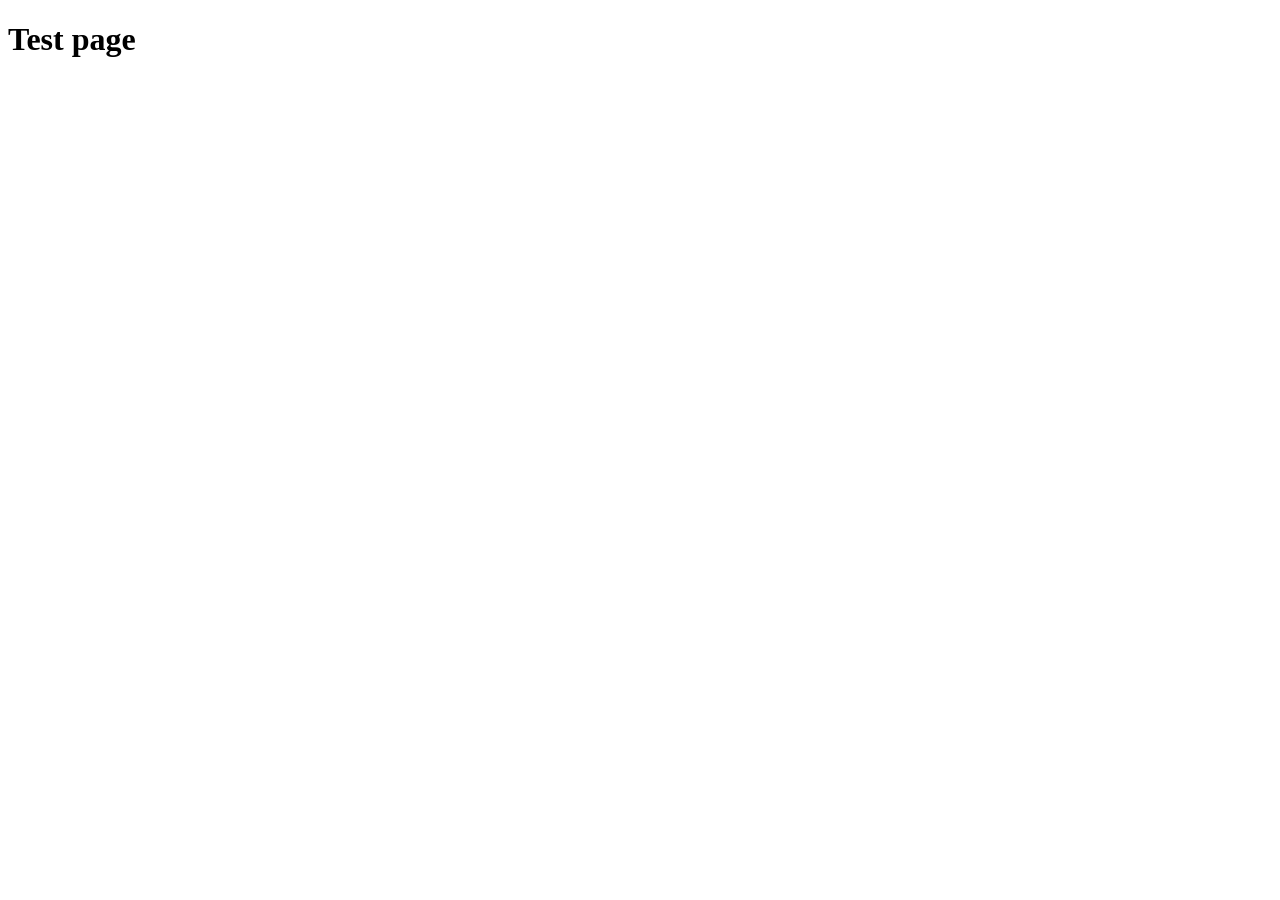
==== index.html @ c4a828ea "Initial Commit" ====
<!DOCTYPE html>
<html lang="en">
<head>
    <meta charset="UTF-8">
    <meta name="viewport" content="width=device-width, initial-scale=1.0">
    <title>Document</title>
</head>
<body>
    <h1>Test page</h1>
</body>
</html>
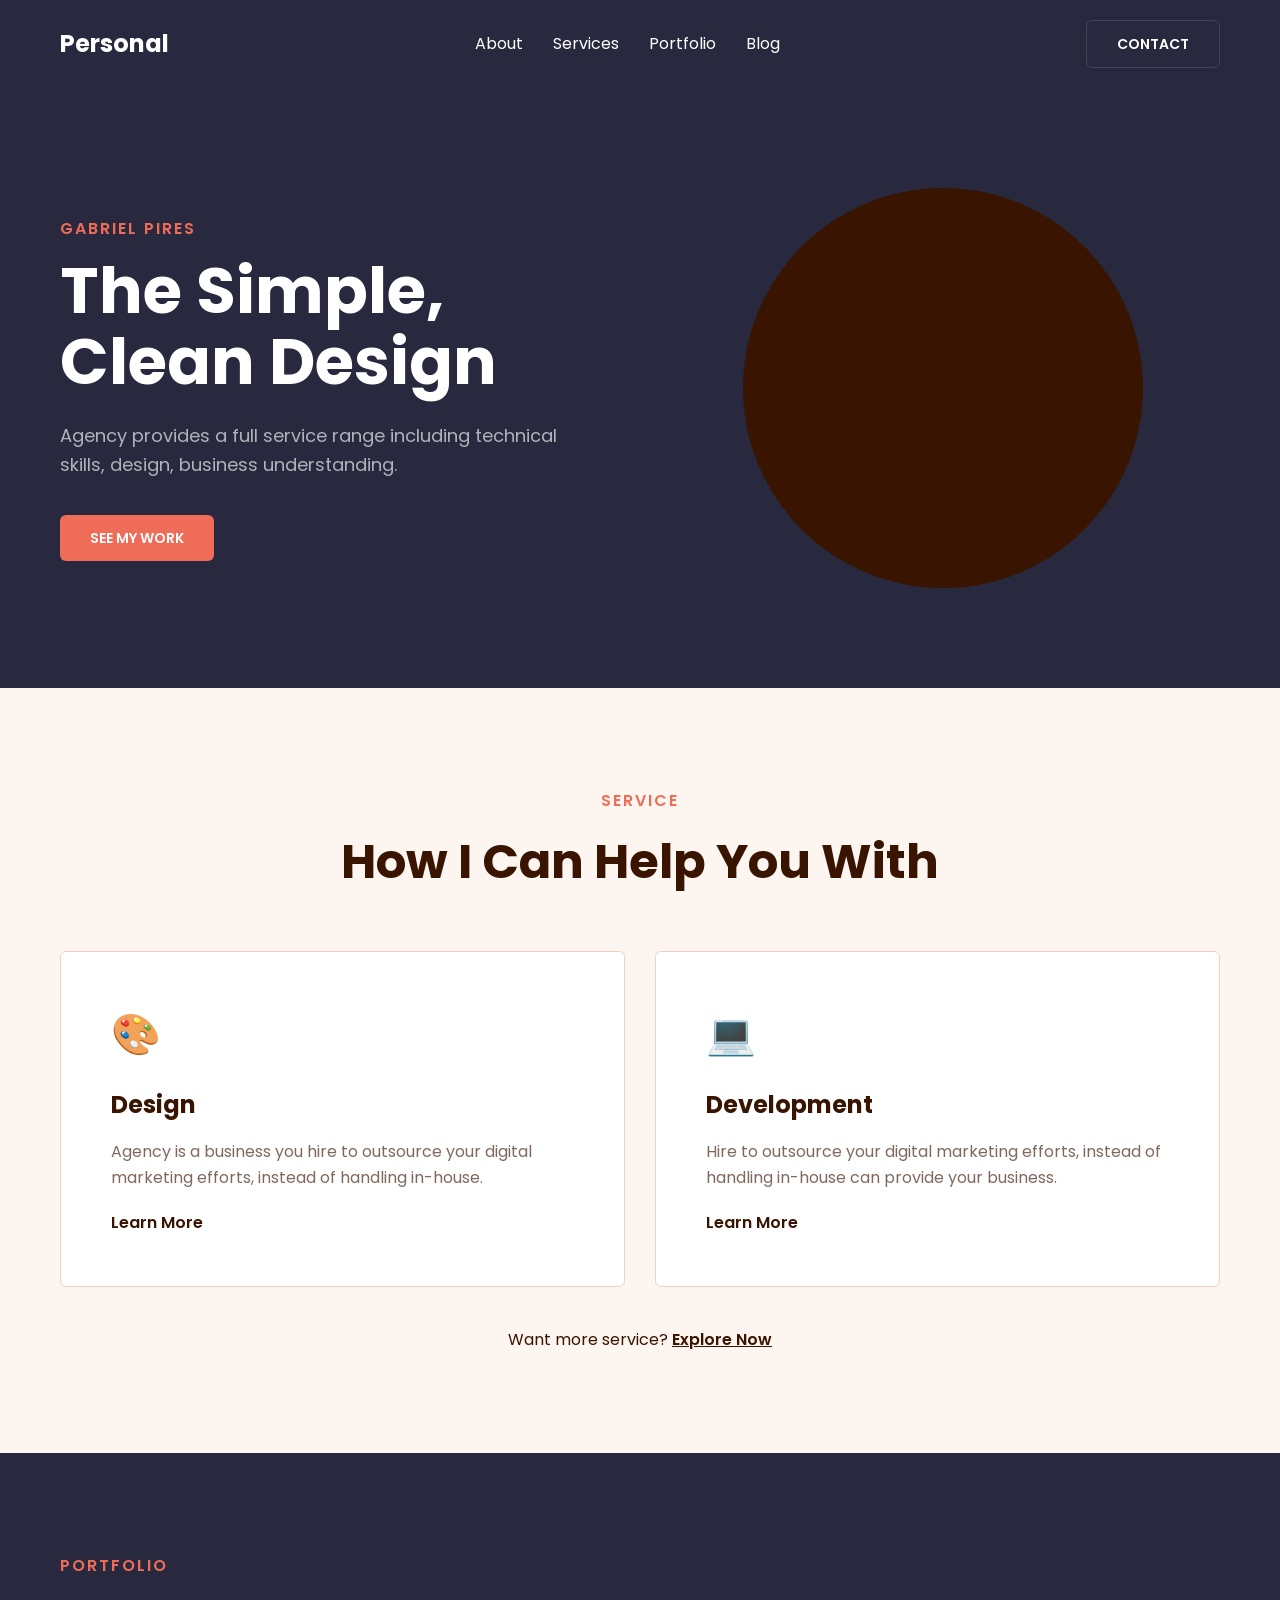
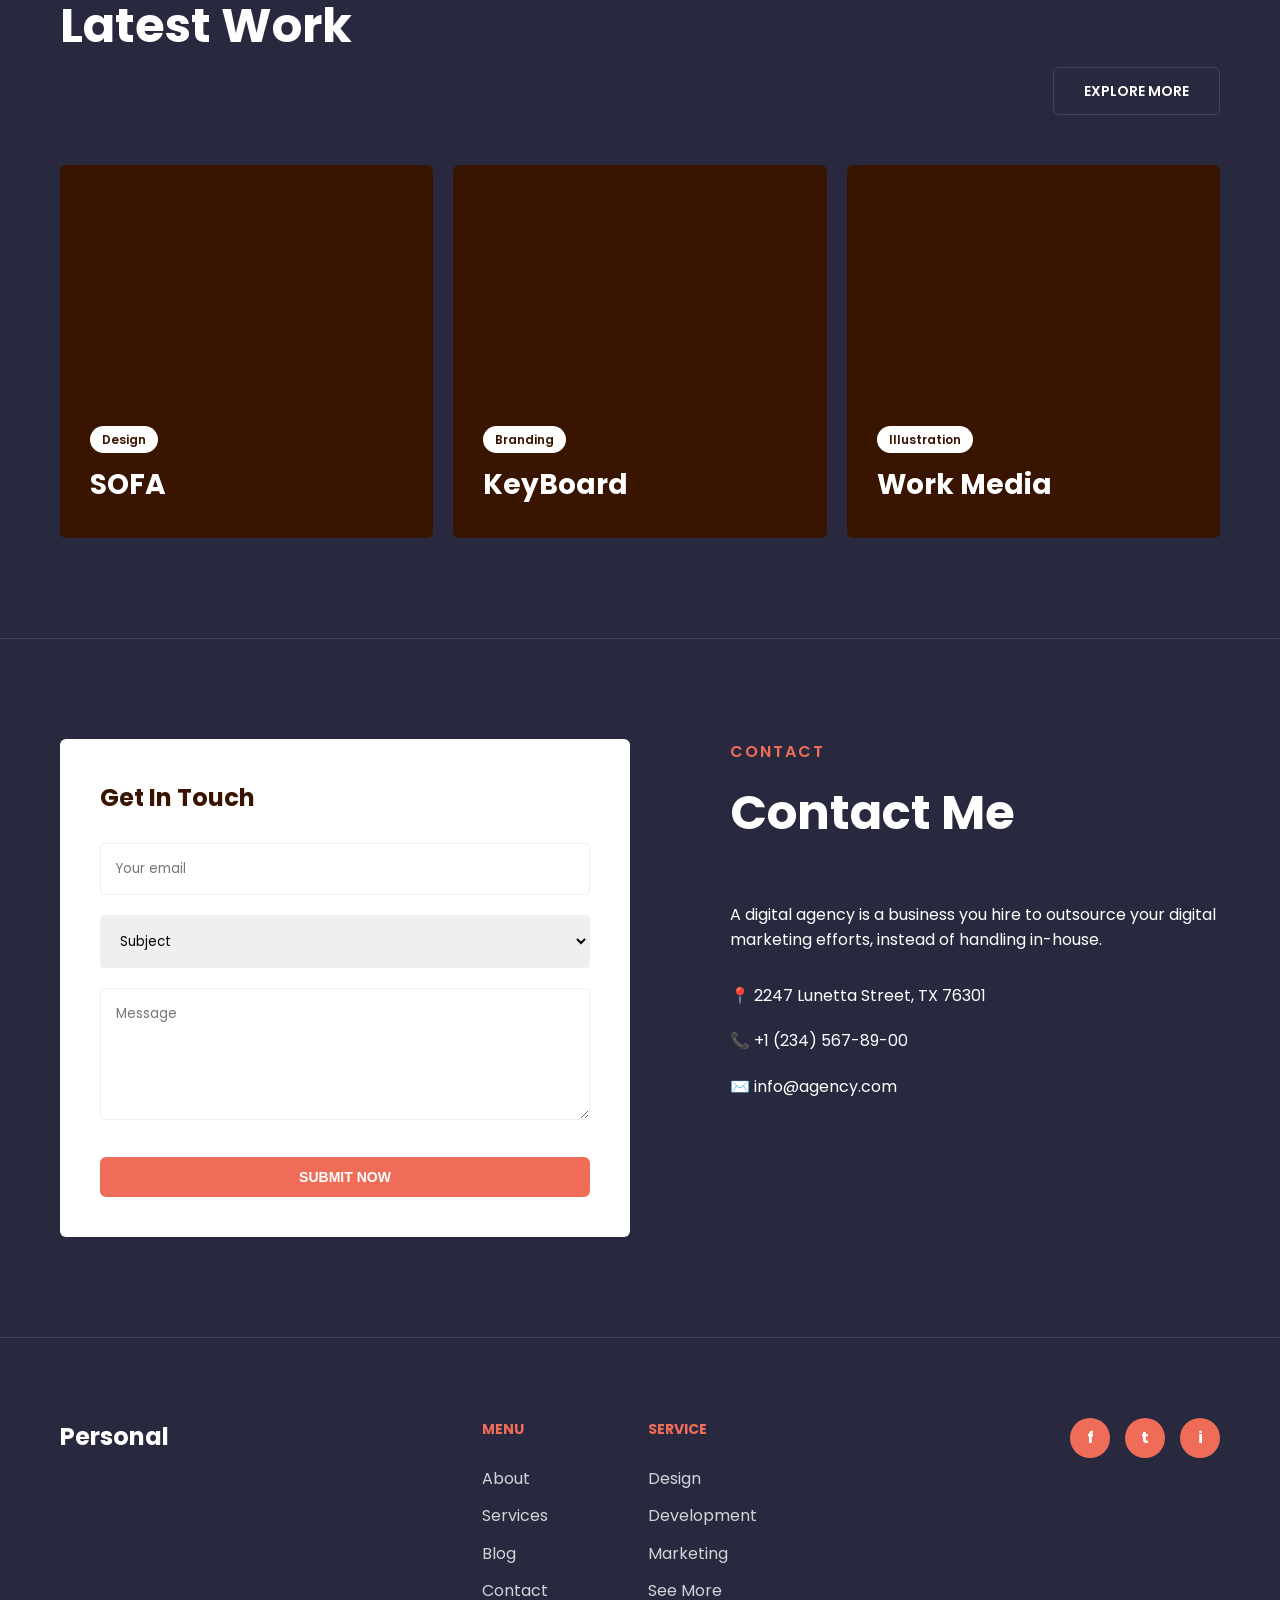
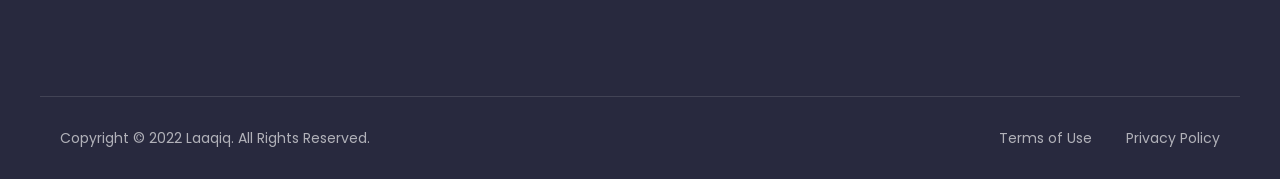
==== commit 152086ff: "Added placeholders and simple design" ====
--- a/index.html
+++ b/index.html
@@ -3,9 +3,174 @@
 <head>
     <meta charset="UTF-8">
     <meta name="viewport" content="width=device-width, initial-scale=1.0">
-    <title>Document</title>
+    <title>Gabriel Pires | Professional Web Designer</title>
+    <!-- Google Fonts: Poppins -->
+    <link rel="preconnect" href="https://fonts.googleapis.com">
+    <link rel="preconnect" href="https://fonts.gstatic.com" crossorigin>
+    <link href="https://fonts.googleapis.com/css2?family=Poppins:wght@300;400;500;600;700&display=swap" rel="stylesheet">
+    <link rel="stylesheet" href="css/styles.css">
 </head>
 <body>
-    <h1>Test page</h1>
+    <header>
+        <nav class="container">
+            <div class="logo">Personal</div>
+            <ul class="nav-links">
+                <li><a href="#about">About</a></li>
+                <li><a href="#services">Services</a></li>
+                <li><a href="#portfolio">Portfolio</a></li>
+                <li><a href="#blog">Blog</a></li>
+            </ul>
+            <a href="#contact" class="btn btn-outline">CONTACT</a>
+        </nav>
+    </header>
+
+    <main>
+        <section id="hero" class="hero-section">
+            <div class="container hero-container">
+                <div class="hero-content">
+                    <span class="subtitle">GABRIEL PIRES</span>
+                    <h1>The Simple, Clean Design</h1>
+                    <p>Agency provides a full service range including technical skills, design, business understanding.</p>
+                    <a href="#portfolio" class="btn btn-primary">SEE MY WORK</a>
+                </div>
+                <div class="hero-image">
+                    <div class="image-placeholder">
+                        <div class="floating-badge top-left"></div>
+                        <div class="floating-badge bottom-right"></div>
+                    </div>
+                </div>
+            </div>
+        </section>
+
+        <section id="services" class="services-section">
+            <div class="container">
+                <span class="section-subtitle">SERVICE</span>
+                <h2 class="section-title">How I Can Help You With</h2>
+                <div class="services-grid">
+                    <div class="service-card">
+                        <div class="service-icon">🎨</div>
+                        <h3>Design</h3>
+                        <p>Agency is a business you hire to outsource your digital marketing efforts, instead of handling in-house.</p>
+                        <a href="#" class="learn-more">Learn More</a>
+                    </div>
+                    <div class="service-card">
+                        <div class="service-icon">💻</div>
+                        <h3>Development</h3>
+                        <p>Hire to outsource your digital marketing efforts, instead of handling in-house can provide your business.</p>
+                        <a href="#" class="learn-more">Learn More</a>
+                    </div>
+                </div>
+                <p class="service-footer">Want more service? <a href="#">Explore Now</a></p>
+            </div>
+        </section>
+
+        <section id="portfolio" class="portfolio-section">
+            <div class="container">
+                <div class="section-header">
+                    <div>
+                        <span class="section-subtitle">PORTFOLIO</span>
+                        <h2 class="section-title">Latest Work</h2>
+                    </div>
+                    <a href="#" class="btn btn-outline">EXPLORE MORE</a>
+                </div>
+                <div class="portfolio-grid">
+                    <div class="portfolio-item">
+                        <div class="item-overlay">
+                            <span class="item-category">Design</span>
+                            <h4 class="item-title">SOFA</h4>
+                        </div>
+                    </div>
+                    <div class="portfolio-item">
+                        <div class="item-overlay">
+                            <span class="item-category">Branding</span>
+                            <h4 class="item-title">KeyBoard</h4>
+                        </div>
+                    </div>
+                    <div class="portfolio-item">
+                        <div class="item-overlay">
+                            <span class="item-category">Illustration</span>
+                            <h4 class="item-title">Work Media</h4>
+                        </div>
+                    </div>
+                </div>
+            </div>
+        </section>
+
+        <section id="contact" class="contact-section">
+            <div class="container contact-container">
+                <div class="contact-form-wrapper">
+                    <h3>Get In Touch</h3>
+                    <form id="contact-form">
+                        <div class="form-group">
+                            <input type="email" placeholder="Your email" required>
+                        </div>
+                        <div class="form-group">
+                            <select>
+                                <option value="" disabled selected>Subject</option>
+                                <option value="design">Design</option>
+                                <option value="development">Development</option>
+                            </select>
+                        </div>
+                        <div class="form-group">
+                            <textarea placeholder="Message" rows="5"></textarea>
+                        </div>
+                        <button type="submit" class="btn btn-primary btn-block">SUBMIT NOW</button>
+                    </form>
+                </div>
+                <div class="contact-info">
+                    <span class="section-subtitle">CONTACT</span>
+                    <h2 class="section-title">Contact Me</h2>
+                    <p>A digital agency is a business you hire to outsource your digital marketing efforts, instead of handling in-house.</p>
+                    <ul class="contact-details">
+                        <li>📍 2247 Lunetta Street, TX 76301</li>
+                        <li>📞 +1 (234) 567-89-00</li>
+                        <li>✉️ info@agency.com</li>
+                    </ul>
+                </div>
+            </div>
+        </section>
+    </main>
+
+    <footer class="main-footer">
+        <div class="container footer-container">
+            <div class="footer-brand">
+                <div class="logo">Personal</div>
+            </div>
+            <div class="footer-links">
+                <div class="footer-group">
+                    <h4>MENU</h4>
+                    <ul>
+                        <li><a href="#about">About</a></li>
+                        <li><a href="#services">Services</a></li>
+                        <li><a href="#blog">Blog</a></li>
+                        <li><a href="#contact">Contact</a></li>
+                    </ul>
+                </div>
+                <div class="footer-group">
+                    <h4>SERVICE</h4>
+                    <ul>
+                        <li><a href="#">Design</a></li>
+                        <li><a href="#">Development</a></li>
+                        <li><a href="#">Marketing</a></li>
+                        <li><a href="#">See More</a></li>
+                    </ul>
+                </div>
+            </div>
+            <div class="footer-social">
+                <a href="#">f</a>
+                <a href="#">t</a>
+                <a href="#">i</a>
+            </div>
+        </div>
+        <div class="footer-bottom container">
+            <p>Copyright © 2022 Laaqiq. All Rights Reserved.</p>
+            <div class="footer-legal">
+                <a href="#">Terms of Use</a>
+                <a href="#">Privacy Policy</a>
+            </div>
+        </div>
+    </footer>
+
+    <script src="scripts/main.js"></script>
 </body>
 </html>
--- a/css/styles.css
+++ b/css/styles.css
@@ -0,0 +1,434 @@
+/* Variables */
+:root {
+    --bg-dark: #28293e;
+    --bg-light: #fdf5f0;
+    --primary: #ef6d58;
+    --white: #ffffff;
+    --text-muted: rgba(255, 255, 255, 0.64);
+    --text-dark: #391400;
+    --text-light: #ffffff;
+    --border: rgba(255, 255, 255, 0.12);
+}
+
+/* Reset */
+* {
+    margin: 0;
+    padding: 0;
+    box-sizing: border-box;
+}
+
+html {
+    scroll-behavior: smooth;
+}
+
+body {
+    font-family: 'Poppins', sans-serif;
+    line-height: 1.6;
+    color: var(--text-dark);
+}
+
+.container {
+    max-width: 1200px;
+    margin: 0 auto;
+    padding: 0 20px;
+}
+
+ul {
+    list-style: none;
+}
+
+a {
+    text-decoration: none;
+    color: inherit;
+    transition: 0.3s;
+}
+
+/* Buttons */
+.btn {
+    display: inline-block;
+    padding: 12px 30px;
+    border-radius: 6px;
+    font-weight: 600;
+    text-transform: uppercase;
+    font-size: 14px;
+    cursor: pointer;
+    border: none;
+}
+
+.btn-primary {
+    background: var(--primary);
+    color: var(--white);
+}
+
+.btn-outline {
+    background: transparent;
+    color: var(--white);
+    border: 1px solid var(--border);
+}
+
+.btn-primary:hover {
+    background: #d95a46;
+}
+
+.btn-outline:hover {
+    background: var(--border);
+}
+
+.btn-block {
+    width: 100%;
+    margin-top: 10px;
+}
+
+/* Header */
+header {
+    background: var(--bg-dark);
+    padding: 20px 0;
+    position: sticky;
+    top: 0;
+    z-index: 1000;
+}
+
+nav {
+    display: flex;
+    justify-content: space-between;
+    align-items: center;
+}
+
+.logo {
+    color: var(--white);
+    font-size: 24px;
+    font-weight: 700;
+}
+
+.nav-links {
+    display: flex;
+    gap: 30px;
+}
+
+.nav-links a {
+    color: var(--white);
+    font-size: 16px;
+}
+
+.nav-links a:hover {
+    color: var(--primary);
+}
+
+/* Hero Section */
+.hero-section {
+    background: var(--bg-dark);
+    padding: 100px 0;
+    color: var(--white);
+}
+
+.hero-container {
+    display: flex;
+    align-items: center;
+    gap: 50px;
+}
+
+.hero-content {
+    flex: 1;
+}
+
+.subtitle {
+    color: var(--primary);
+    font-weight: 600;
+    letter-spacing: 2px;
+    display: block;
+    margin-bottom: 15px;
+}
+
+.hero-content h1 {
+    font-size: 64px;
+    line-height: 1.1;
+    margin-bottom: 25px;
+}
+
+.hero-content p {
+    color: var(--text-muted);
+    font-size: 18px;
+    margin-bottom: 35px;
+    max-width: 500px;
+}
+
+.hero-image {
+    flex: 1;
+    display: flex;
+    justify-content: center;
+}
+
+.image-placeholder {
+    width: 400px;
+    height: 400px;
+    background: #391400; /* Dark circle background from template */
+    border-radius: 50%;
+    position: relative;
+}
+
+/* Services Section */
+.services-section {
+    background: var(--bg-light);
+    padding: 100px 0;
+    text-align: center;
+}
+
+.section-subtitle {
+    color: var(--primary);
+    font-weight: 600;
+    letter-spacing: 2px;
+    display: block;
+    margin-bottom: 10px;
+}
+
+.section-title {
+    font-size: 48px;
+    margin-bottom: 50px;
+}
+
+.services-grid {
+    display: grid;
+    grid-template-columns: repeat(2, 1fr);
+    gap: 30px;
+    margin-bottom: 40px;
+}
+
+.service-card {
+    background: var(--white);
+    padding: 50px;
+    border-radius: 6px;
+    text-align: left;
+    border: 1px solid #f3d1bf;
+}
+
+.service-icon {
+    font-size: 40px;
+    margin-bottom: 20px;
+}
+
+.service-card h3 {
+    font-size: 24px;
+    margin-bottom: 15px;
+}
+
+.service-card p {
+    color: rgba(57, 20, 0, 0.64);
+    margin-bottom: 20px;
+}
+
+.learn-more {
+    font-weight: 600;
+    color: var(--text-dark);
+}
+
+.service-footer {
+    margin-top: 40px;
+}
+
+.service-footer a {
+    color: var(--text-dark);
+    font-weight: 600;
+    text-decoration: underline;
+}
+
+/* Portfolio Section */
+.portfolio-section {
+    background: var(--bg-dark);
+    padding: 100px 0;
+    color: var(--white);
+}
+
+.section-header {
+    display: flex;
+    justify-content: space-between;
+    align-items: flex-end;
+    margin-bottom: 50px;
+}
+
+.portfolio-grid {
+    display: grid;
+    grid-template-columns: repeat(3, 1fr);
+    gap: 20px;
+}
+
+.portfolio-item {
+    aspect-ratio: 1/1;
+    background: #391400; /* Darker background for items */
+    border-radius: 6px;
+    position: relative;
+    overflow: hidden;
+}
+
+.item-overlay {
+    position: absolute;
+    bottom: 30px;
+    left: 30px;
+}
+
+.item-category {
+    background: var(--white);
+    color: var(--text-dark);
+    padding: 4px 12px;
+    border-radius: 20px;
+    font-size: 12px;
+    font-weight: 600;
+    display: inline-block;
+    margin-bottom: 10px;
+}
+
+.item-title {
+    font-size: 28px;
+}
+
+/* Contact Section */
+.contact-section {
+    background: var(--bg-dark);
+    padding: 100px 0;
+    color: var(--white);
+    border-top: 1px solid var(--border);
+}
+
+.contact-container {
+    display: flex;
+    gap: 100px;
+}
+
+.contact-form-wrapper {
+    flex: 1;
+    background: var(--white);
+    padding: 40px;
+    border-radius: 6px;
+    color: var(--text-dark);
+}
+
+.contact-form-wrapper h3 {
+    font-size: 24px;
+    margin-bottom: 25px;
+}
+
+.form-group {
+    margin-bottom: 20px;
+}
+
+.form-group input, 
+.form-group select, 
+.form-group textarea {
+    width: 100%;
+    padding: 15px;
+    border: 1px solid #efefef;
+    border-radius: 4px;
+    font-family: inherit;
+}
+
+.contact-info {
+    flex: 1;
+}
+
+.contact-details {
+    margin-top: 30px;
+}
+
+.contact-details li {
+    margin-bottom: 20px;
+    font-size: 16px;
+    display: flex;
+    align-items: center;
+    gap: 15px;
+}
+
+/* Footer */
+.main-footer {
+    background: var(--bg-dark);
+    padding: 80px 0 30px;
+    color: var(--white);
+    border-top: 1px solid var(--border);
+}
+
+.footer-container {
+    display: flex;
+    justify-content: space-between;
+    margin-bottom: 80px;
+}
+
+.footer-links {
+    display: flex;
+    gap: 100px;
+}
+
+.footer-group h4 {
+    color: var(--primary);
+    margin-bottom: 25px;
+    font-size: 14px;
+}
+
+.footer-group ul li {
+    margin-bottom: 12px;
+}
+
+.footer-group ul li a {
+    color: var(--white);
+    opacity: 0.8;
+}
+
+.footer-social {
+    display: flex;
+    gap: 15px;
+}
+
+.footer-social a {
+    width: 40px;
+    height: 40px;
+    background: var(--primary);
+    border-radius: 50%;
+    display: flex;
+    align-items: center;
+    justify-content: center;
+    font-weight: bold;
+}
+
+.footer-bottom {
+    display: flex;
+    justify-content: space-between;
+    padding-top: 30px;
+    border-top: 1px solid var(--border);
+    font-size: 14px;
+    color: var(--text-muted);
+}
+
+.footer-legal a {
+    margin-left: 30px;
+}
+
+/* Responsive */
+@media (max-width: 992px) {
+    .hero-container, .contact-container {
+        flex-direction: column;
+    }
+    
+    .portfolio-grid {
+        grid-template-columns: repeat(2, 1fr);
+    }
+    
+    .hero-content h1 {
+        font-size: 48px;
+    }
+}
+
+@media (max-width: 768px) {
+    .nav-links {
+        display: none;
+    }
+    
+    .services-grid {
+        grid-template-columns: 1fr;
+    }
+    
+    .portfolio-grid {
+        grid-template-columns: 1fr;
+    }
+    
+    .footer-container {
+        flex-direction: column;
+        gap: 50px;
+    }
+}
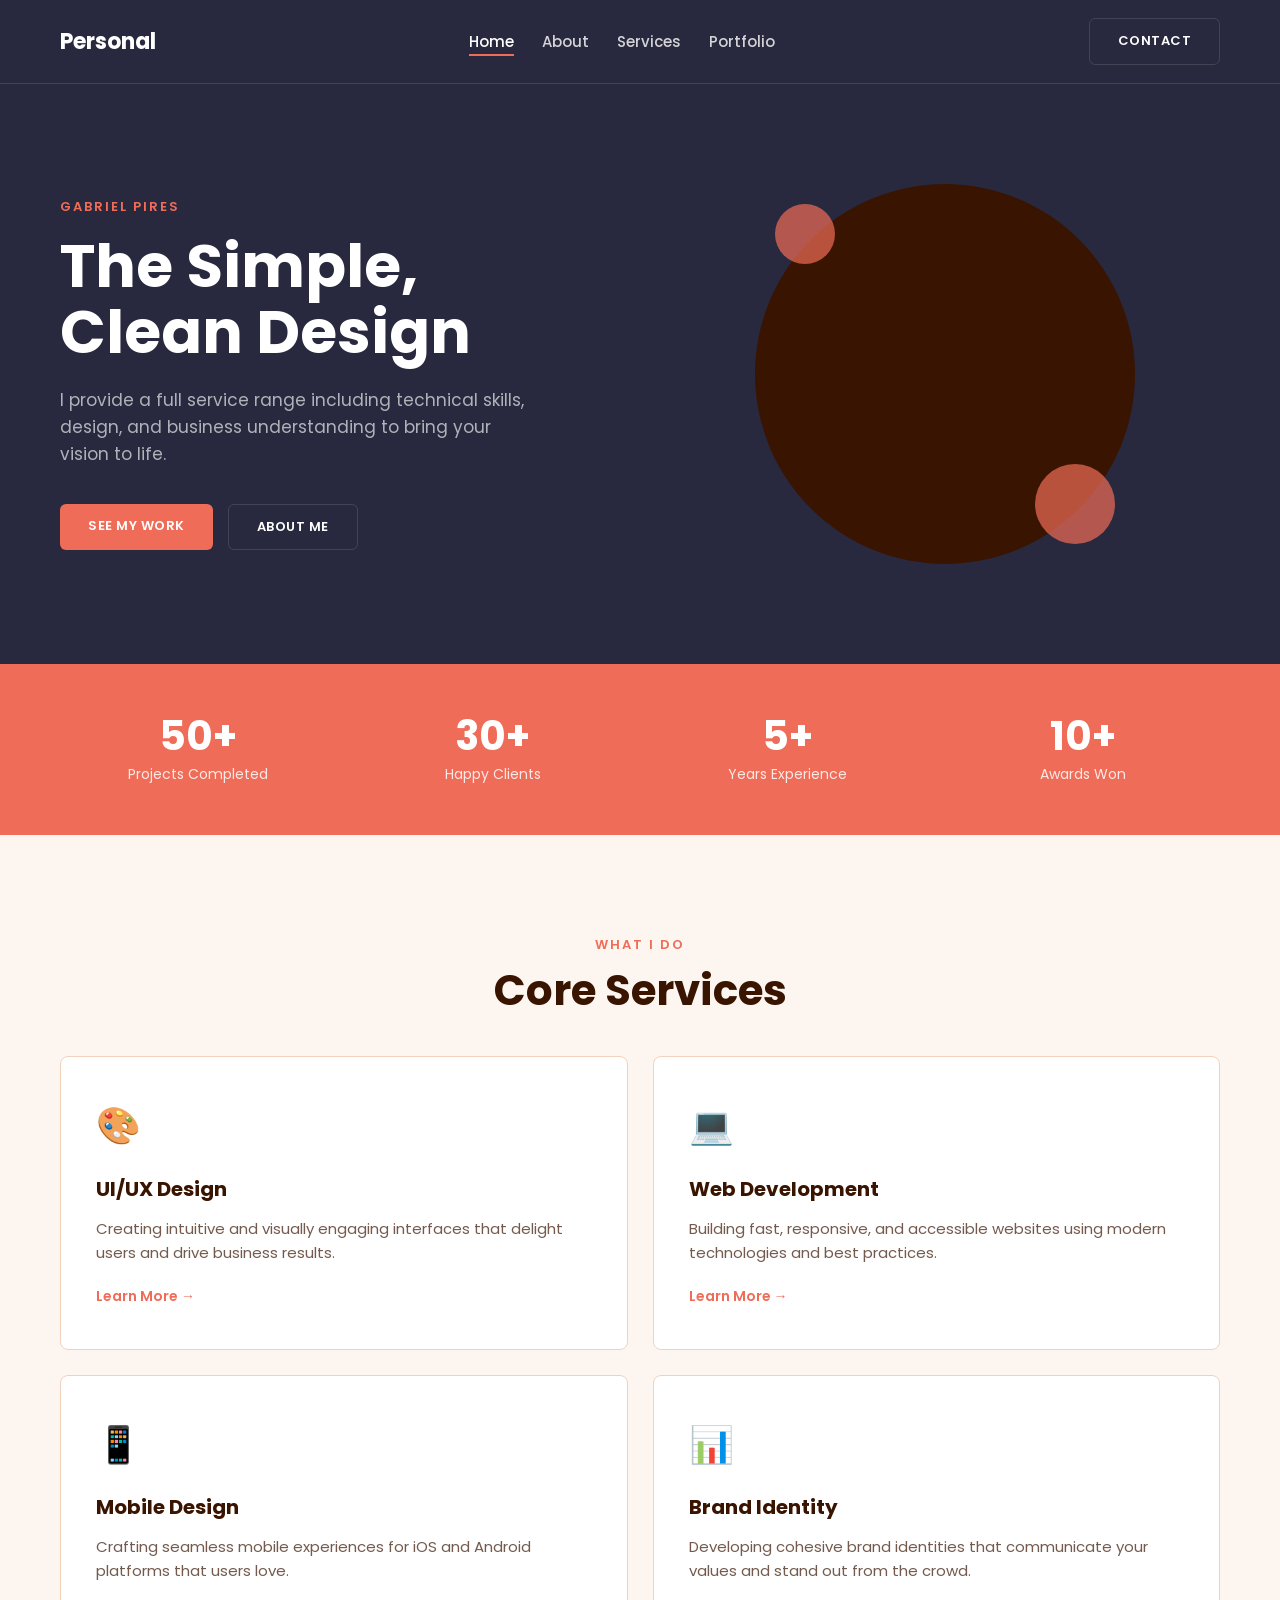
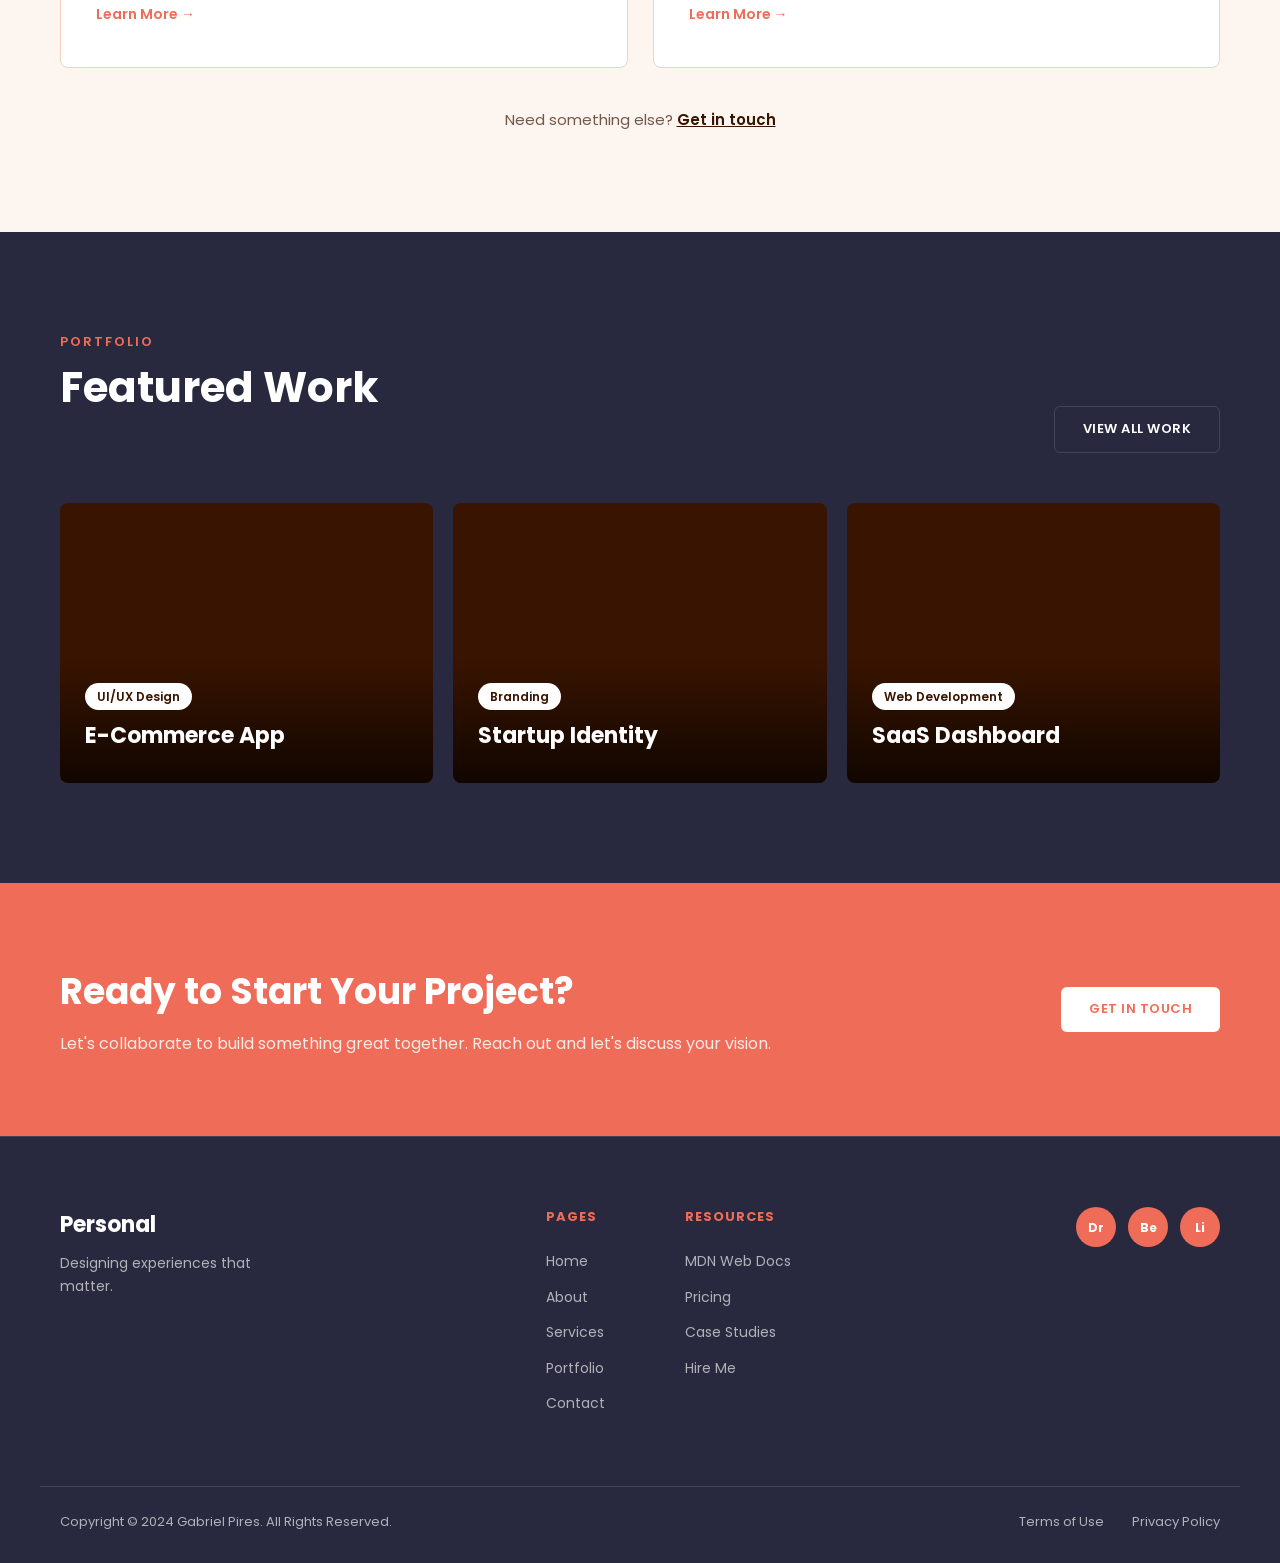
==== commit 4df10164: "Added new pages" ====
--- a/index.html
+++ b/index.html
@@ -4,7 +4,6 @@
     <meta charset="UTF-8">
     <meta name="viewport" content="width=device-width, initial-scale=1.0">
     <title>Gabriel Pires | Professional Web Designer</title>
-    <!-- Google Fonts: Poppins -->
     <link rel="preconnect" href="https://fonts.googleapis.com">
     <link rel="preconnect" href="https://fonts.gstatic.com" crossorigin>
     <link href="https://fonts.googleapis.com/css2?family=Poppins:wght@300;400;500;600;700&display=swap" rel="stylesheet">
@@ -13,25 +12,29 @@
 <body>
     <header>
         <nav class="container">
-            <div class="logo">Personal</div>
+            <div class="logo"><a href="index.html">Personal</a></div>
             <ul class="nav-links">
-                <li><a href="#about">About</a></li>
-                <li><a href="#services">Services</a></li>
-                <li><a href="#portfolio">Portfolio</a></li>
-                <li><a href="#blog">Blog</a></li>
+                <li><a href="index.html" class="active">Home</a></li>
+                <li><a href="about.html">About</a></li>
+                <li><a href="services.html">Services</a></li>
+                <li><a href="portfolio.html">Portfolio</a></li>
             </ul>
-            <a href="#contact" class="btn btn-outline">CONTACT</a>
+            <a href="contact.html" class="btn btn-outline">CONTACT</a>
+            <button class="nav-toggle" aria-label="Toggle menu">&#9776;</button>
         </nav>
     </header>
 
     <main>
-        <section id="hero" class="hero-section">
+        <section class="hero-section">
             <div class="container hero-container">
                 <div class="hero-content">
                     <span class="subtitle">GABRIEL PIRES</span>
                     <h1>The Simple, Clean Design</h1>
-                    <p>Agency provides a full service range including technical skills, design, business understanding.</p>
-                    <a href="#portfolio" class="btn btn-primary">SEE MY WORK</a>
+                    <p>I provide a full service range including technical skills, design, and business understanding to bring your vision to life.</p>
+                    <div class="hero-actions">
+                        <a href="portfolio.html" class="btn btn-primary">SEE MY WORK</a>
+                        <a href="about.html" class="btn btn-outline">ABOUT ME</a>
+                    </div>
                 </div>
                 <div class="hero-image">
                     <div class="image-placeholder">
@@ -42,91 +45,102 @@
             </div>
         </section>
 
-        <section id="services" class="services-section">
+        <section class="highlights-section">
             <div class="container">
-                <span class="section-subtitle">SERVICE</span>
-                <h2 class="section-title">How I Can Help You With</h2>
+                <div class="highlights-grid">
+                    <div class="highlight-card">
+                        <span class="highlight-number">50+</span>
+                        <p>Projects Completed</p>
+                    </div>
+                    <div class="highlight-card">
+                        <span class="highlight-number">30+</span>
+                        <p>Happy Clients</p>
+                    </div>
+                    <div class="highlight-card">
+                        <span class="highlight-number">5+</span>
+                        <p>Years Experience</p>
+                    </div>
+                    <div class="highlight-card">
+                        <span class="highlight-number">10+</span>
+                        <p>Awards Won</p>
+                    </div>
+                </div>
+            </div>
+        </section>
+
+        <section class="home-services-section">
+            <div class="container">
+                <span class="section-subtitle">WHAT I DO</span>
+                <h2 class="section-title">Core Services</h2>
                 <div class="services-grid">
                     <div class="service-card">
                         <div class="service-icon">🎨</div>
-                        <h3>Design</h3>
-                        <p>Agency is a business you hire to outsource your digital marketing efforts, instead of handling in-house.</p>
-                        <a href="#" class="learn-more">Learn More</a>
+                        <h3>UI/UX Design</h3>
+                        <p>Creating intuitive and visually engaging interfaces that delight users and drive business results.</p>
+                        <a href="services.html" class="learn-more">Learn More &rarr;</a>
                     </div>
                     <div class="service-card">
                         <div class="service-icon">💻</div>
-                        <h3>Development</h3>
-                        <p>Hire to outsource your digital marketing efforts, instead of handling in-house can provide your business.</p>
-                        <a href="#" class="learn-more">Learn More</a>
+                        <h3>Web Development</h3>
+                        <p>Building fast, responsive, and accessible websites using modern technologies and best practices.</p>
+                        <a href="services.html" class="learn-more">Learn More &rarr;</a>
+                    </div>
+                    <div class="service-card">
+                        <div class="service-icon">📱</div>
+                        <h3>Mobile Design</h3>
+                        <p>Crafting seamless mobile experiences for iOS and Android platforms that users love.</p>
+                        <a href="services.html" class="learn-more">Learn More &rarr;</a>
+                    </div>
+                    <div class="service-card">
+                        <div class="service-icon">📊</div>
+                        <h3>Brand Identity</h3>
+                        <p>Developing cohesive brand identities that communicate your values and stand out from the crowd.</p>
+                        <a href="services.html" class="learn-more">Learn More &rarr;</a>
                     </div>
                 </div>
-                <p class="service-footer">Want more service? <a href="#">Explore Now</a></p>
+                <p class="service-footer">Need something else? <a href="contact.html">Get in touch</a></p>
             </div>
         </section>
 
-        <section id="portfolio" class="portfolio-section">
+        <section class="home-portfolio-section">
             <div class="container">
                 <div class="section-header">
                     <div>
                         <span class="section-subtitle">PORTFOLIO</span>
-                        <h2 class="section-title">Latest Work</h2>
+                        <h2 class="section-title">Featured Work</h2>
                     </div>
-                    <a href="#" class="btn btn-outline">EXPLORE MORE</a>
+                    <a href="portfolio.html" class="btn btn-outline">VIEW ALL WORK</a>
                 </div>
                 <div class="portfolio-grid">
                     <div class="portfolio-item">
                         <div class="item-overlay">
-                            <span class="item-category">Design</span>
-                            <h4 class="item-title">SOFA</h4>
+                            <span class="item-category">UI/UX Design</span>
+                            <h4 class="item-title">E-Commerce App</h4>
                         </div>
                     </div>
                     <div class="portfolio-item">
                         <div class="item-overlay">
                             <span class="item-category">Branding</span>
-                            <h4 class="item-title">KeyBoard</h4>
+                            <h4 class="item-title">Startup Identity</h4>
                         </div>
                     </div>
                     <div class="portfolio-item">
                         <div class="item-overlay">
-                            <span class="item-category">Illustration</span>
-                            <h4 class="item-title">Work Media</h4>
+                            <span class="item-category">Web Development</span>
+                            <h4 class="item-title">SaaS Dashboard</h4>
                         </div>
                     </div>
                 </div>
             </div>
         </section>
 
-        <section id="contact" class="contact-section">
-            <div class="container contact-container">
-                <div class="contact-form-wrapper">
-                    <h3>Get In Touch</h3>
-                    <form id="contact-form">
-                        <div class="form-group">
-                            <input type="email" placeholder="Your email" required>
-                        </div>
-                        <div class="form-group">
-                            <select>
-                                <option value="" disabled selected>Subject</option>
-                                <option value="design">Design</option>
-                                <option value="development">Development</option>
-                            </select>
-                        </div>
-                        <div class="form-group">
-                            <textarea placeholder="Message" rows="5"></textarea>
-                        </div>
-                        <button type="submit" class="btn btn-primary btn-block">SUBMIT NOW</button>
-                    </form>
+        <section class="cta-section">
+            <div class="container cta-container">
+                <div class="cta-content">
+                    <h2>Ready to Start Your Project?</h2>
+                    <p>Let's collaborate to build something great together. Reach out and let's discuss your vision.</p>
                 </div>
-                <div class="contact-info">
-                    <span class="section-subtitle">CONTACT</span>
-                    <h2 class="section-title">Contact Me</h2>
-                    <p>A digital agency is a business you hire to outsource your digital marketing efforts, instead of handling in-house.</p>
-                    <ul class="contact-details">
-                        <li>📍 2247 Lunetta Street, TX 76301</li>
-                        <li>📞 +1 (234) 567-89-00</li>
-                        <li>✉️ info@agency.com</li>
-                    </ul>
-                </div>
+                <a href="contact.html" class="btn btn-primary">GET IN TOUCH</a>
             </div>
         </section>
     </main>
@@ -135,35 +149,37 @@
         <div class="container footer-container">
             <div class="footer-brand">
                 <div class="logo">Personal</div>
+                <p class="footer-tagline">Designing experiences that matter.</p>
             </div>
             <div class="footer-links">
                 <div class="footer-group">
-                    <h4>MENU</h4>
+                    <h4>PAGES</h4>
                     <ul>
-                        <li><a href="#about">About</a></li>
-                        <li><a href="#services">Services</a></li>
-                        <li><a href="#blog">Blog</a></li>
-                        <li><a href="#contact">Contact</a></li>
+                        <li><a href="index.html">Home</a></li>
+                        <li><a href="about.html">About</a></li>
+                        <li><a href="services.html">Services</a></li>
+                        <li><a href="portfolio.html">Portfolio</a></li>
+                        <li><a href="contact.html">Contact</a></li>
                     </ul>
                 </div>
                 <div class="footer-group">
-                    <h4>SERVICE</h4>
+                    <h4>RESOURCES</h4>
                     <ul>
-                        <li><a href="#">Design</a></li>
-                        <li><a href="#">Development</a></li>
-                        <li><a href="#">Marketing</a></li>
-                        <li><a href="#">See More</a></li>
+                        <li><a href="https://developer.mozilla.org/en-US/docs/Web" target="_blank" rel="noopener">MDN Web Docs</a></li>
+                        <li><a href="services.html">Pricing</a></li>
+                        <li><a href="portfolio.html">Case Studies</a></li>
+                        <li><a href="contact.html">Hire Me</a></li>
                     </ul>
                 </div>
             </div>
             <div class="footer-social">
-                <a href="#">f</a>
-                <a href="#">t</a>
-                <a href="#">i</a>
+                <a href="https://dribbble.com" target="_blank" rel="noopener" title="Dribbble">Dr</a>
+                <a href="https://behance.net" target="_blank" rel="noopener" title="Behance">Be</a>
+                <a href="https://linkedin.com" target="_blank" rel="noopener" title="LinkedIn">Li</a>
             </div>
         </div>
         <div class="footer-bottom container">
-            <p>Copyright © 2022 Laaqiq. All Rights Reserved.</p>
+            <p>Copyright &copy; 2024 Gabriel Pires. All Rights Reserved.</p>
             <div class="footer-legal">
                 <a href="#">Terms of Use</a>
                 <a href="#">Privacy Policy</a>
@@ -173,4 +189,4 @@
 
     <script src="scripts/main.js"></script>
 </body>
-</html>+</html>
--- a/css/styles.css
+++ b/css/styles.css
@@ -1,17 +1,24 @@
-/* Variables */
+/* ============================================================
+   Variables
+   ============================================================ */
 :root {
     --bg-dark: #28293e;
     --bg-light: #fdf5f0;
     --primary: #ef6d58;
+    --primary-dark: #d95a46;
     --white: #ffffff;
     --text-muted: rgba(255, 255, 255, 0.64);
     --text-dark: #391400;
-    --text-light: #ffffff;
-    --border: rgba(255, 255, 255, 0.12);
-}
-
-/* Reset */
-* {
+    --text-medium: rgba(57, 20, 0, 0.7);
+    --border-dark: rgba(255, 255, 255, 0.12);
+    --border-light: #f3d1bf;
+    --bg-card: #32334e;
+}
+
+/* ============================================================
+   Reset & Base
+   ============================================================ */
+*, *::before, *::after {
     margin: 0;
     padding: 0;
     box-sizing: border-box;
@@ -27,32 +34,59 @@
     color: var(--text-dark);
 }
 
+ul {
+    list-style: none;
+}
+
+a {
+    text-decoration: none;
+    color: inherit;
+    transition: color 0.3s, opacity 0.3s;
+}
+
+img {
+    max-width: 100%;
+    display: block;
+}
+
 .container {
     max-width: 1200px;
     margin: 0 auto;
     padding: 0 20px;
 }
 
-ul {
-    list-style: none;
-}
-
-a {
-    text-decoration: none;
-    color: inherit;
-    transition: 0.3s;
-}
-
-/* Buttons */
+/* ============================================================
+   Typography
+   ============================================================ */
+.section-subtitle {
+    color: var(--primary);
+    font-weight: 600;
+    letter-spacing: 2px;
+    font-size: 13px;
+    display: block;
+    margin-bottom: 10px;
+}
+
+.section-title {
+    font-size: 42px;
+    line-height: 1.2;
+    margin-bottom: 40px;
+}
+
+/* ============================================================
+   Buttons
+   ============================================================ */
 .btn {
     display: inline-block;
-    padding: 12px 30px;
+    padding: 12px 28px;
     border-radius: 6px;
     font-weight: 600;
     text-transform: uppercase;
-    font-size: 14px;
+    font-size: 13px;
     cursor: pointer;
     border: none;
+    letter-spacing: 0.5px;
+    transition: background 0.3s, color 0.3s, border-color 0.3s;
 }
 
 .btn-primary {
@@ -60,61 +94,145 @@
     color: var(--white);
 }
 
+.btn-primary:hover {
+    background: var(--primary-dark);
+    color: var(--white);
+}
+
 .btn-outline {
     background: transparent;
     color: var(--white);
-    border: 1px solid var(--border);
-}
-
-.btn-primary:hover {
-    background: #d95a46;
+    border: 1px solid var(--border-dark);
 }
 
 .btn-outline:hover {
-    background: var(--border);
+    background: rgba(255, 255, 255, 0.08);
+}
+
+.btn-dark-outline {
+    background: transparent;
+    color: var(--text-dark);
+    border: 2px solid var(--text-dark);
+}
+
+.btn-dark-outline:hover {
+    background: var(--text-dark);
+    color: var(--white);
 }
 
 .btn-block {
     width: 100%;
+    text-align: center;
     margin-top: 10px;
-}
-
-/* Header */
+    padding: 16px;
+    font-size: 15px;
+}
+
+/* ============================================================
+   Header & Navigation
+   ============================================================ */
 header {
     background: var(--bg-dark);
-    padding: 20px 0;
+    padding: 18px 0;
     position: sticky;
     top: 0;
     z-index: 1000;
+    border-bottom: 1px solid var(--border-dark);
 }
 
 nav {
     display: flex;
     justify-content: space-between;
     align-items: center;
+    gap: 20px;
 }
 
 .logo {
     color: var(--white);
+    font-size: 22px;
+    font-weight: 700;
+    flex-shrink: 0;
+}
+
+.logo a {
+    color: var(--white);
+}
+
+.nav-links {
+    display: flex;
+    gap: 28px;
+    align-items: center;
+}
+
+.nav-links a {
+    color: rgba(255, 255, 255, 0.8);
+    font-size: 15px;
+    font-weight: 500;
+    position: relative;
+    padding-bottom: 4px;
+}
+
+.nav-links a::after {
+    content: '';
+    position: absolute;
+    bottom: 0;
+    left: 0;
+    width: 0;
+    height: 2px;
+    background: var(--primary);
+    transition: width 0.3s;
+}
+
+.nav-links a:hover,
+.nav-links a.active {
+    color: var(--white);
+}
+
+.nav-links a:hover::after,
+.nav-links a.active::after {
+    width: 100%;
+}
+
+.nav-contact-active {
+    background: var(--primary) !important;
+    border-color: var(--primary) !important;
+}
+
+.nav-toggle {
+    display: none;
+    background: transparent;
+    border: none;
+    color: var(--white);
     font-size: 24px;
-    font-weight: 700;
-}
-
-.nav-links {
-    display: flex;
-    gap: 30px;
-}
-
-.nav-links a {
-    color: var(--white);
-    font-size: 16px;
-}
-
-.nav-links a:hover {
-    color: var(--primary);
-}
-
-/* Hero Section */
+    cursor: pointer;
+}
+
+/* ============================================================
+   Page Hero (inner pages)
+   ============================================================ */
+.page-hero {
+    background: var(--bg-dark);
+    padding: 80px 0 70px;
+    color: var(--white);
+    text-align: center;
+}
+
+.page-hero h1 {
+    font-size: 56px;
+    margin-bottom: 18px;
+    line-height: 1.1;
+}
+
+.page-hero p {
+    color: var(--text-muted);
+    font-size: 18px;
+    max-width: 580px;
+    margin: 0 auto;
+}
+
+/* ============================================================
+   Hero Section (Home)
+   ============================================================ */
 .hero-section {
     background: var(--bg-dark);
     padding: 100px 0;
@@ -124,7 +242,7 @@
 .hero-container {
     display: flex;
     align-items: center;
-    gap: 50px;
+    gap: 60px;
 }
 
 .hero-content {
@@ -135,21 +253,28 @@
     color: var(--primary);
     font-weight: 600;
     letter-spacing: 2px;
+    font-size: 13px;
     display: block;
     margin-bottom: 15px;
 }
 
 .hero-content h1 {
-    font-size: 64px;
+    font-size: 60px;
     line-height: 1.1;
-    margin-bottom: 25px;
+    margin-bottom: 22px;
 }
 
 .hero-content p {
     color: var(--text-muted);
-    font-size: 18px;
+    font-size: 17px;
     margin-bottom: 35px;
-    max-width: 500px;
+    max-width: 480px;
+}
+
+.hero-actions {
+    display: flex;
+    gap: 15px;
+    flex-wrap: wrap;
 }
 
 .hero-image {
@@ -159,70 +284,144 @@
 }
 
 .image-placeholder {
-    width: 400px;
-    height: 400px;
-    background: #391400; /* Dark circle background from template */
+    width: 380px;
+    height: 380px;
+    background: #391400;
     border-radius: 50%;
     position: relative;
 }
 
-/* Services Section */
-.services-section {
+.floating-badge {
+    width: 60px;
+    height: 60px;
+    background: var(--primary);
+    border-radius: 50%;
+    position: absolute;
+    opacity: 0.7;
+}
+
+.floating-badge.top-left { top: 20px; left: 20px; }
+.floating-badge.bottom-right { bottom: 20px; right: 20px; width: 80px; height: 80px; }
+
+/* ============================================================
+   Highlights Section (Home)
+   ============================================================ */
+.highlights-section {
+    background: var(--primary);
+    padding: 50px 0;
+}
+
+.highlights-grid {
+    display: grid;
+    grid-template-columns: repeat(4, 1fr);
+    gap: 20px;
+    text-align: center;
+}
+
+.highlight-card {
+    color: var(--white);
+}
+
+.highlight-number {
+    font-size: 40px;
+    font-weight: 700;
+    display: block;
+    line-height: 1.1;
+}
+
+.highlight-card p {
+    font-size: 14px;
+    opacity: 0.85;
+    margin-top: 5px;
+}
+
+/* ============================================================
+   Services Section
+   ============================================================ */
+.home-services-section,
+.services-detail-section {
     background: var(--bg-light);
     padding: 100px 0;
     text-align: center;
 }
 
-.section-subtitle {
-    color: var(--primary);
-    font-weight: 600;
-    letter-spacing: 2px;
-    display: block;
-    margin-bottom: 10px;
-}
-
-.section-title {
-    font-size: 48px;
-    margin-bottom: 50px;
-}
-
 .services-grid {
     display: grid;
     grid-template-columns: repeat(2, 1fr);
-    gap: 30px;
+    gap: 25px;
     margin-bottom: 40px;
+    text-align: left;
+}
+
+.services-grid-4 {
+    grid-template-columns: repeat(4, 1fr);
 }
 
 .service-card {
     background: var(--white);
-    padding: 50px;
-    border-radius: 6px;
-    text-align: left;
-    border: 1px solid #f3d1bf;
+    padding: 40px 35px;
+    border-radius: 8px;
+    border: 1px solid var(--border-light);
+    transition: box-shadow 0.3s, transform 0.3s;
+}
+
+.service-card:hover {
+    box-shadow: 0 8px 30px rgba(57, 20, 0, 0.1);
+    transform: translateY(-3px);
 }
 
 .service-icon {
-    font-size: 40px;
+    font-size: 36px;
+    margin-bottom: 18px;
+    display: block;
+}
+
+.service-card h3 {
+    font-size: 20px;
+    margin-bottom: 12px;
+}
+
+.service-card p {
+    color: var(--text-medium);
+    margin-bottom: 18px;
+    font-size: 15px;
+}
+
+.service-features {
+    list-style: none;
     margin-bottom: 20px;
 }
 
-.service-card h3 {
-    font-size: 24px;
-    margin-bottom: 15px;
-}
-
-.service-card p {
-    color: rgba(57, 20, 0, 0.64);
-    margin-bottom: 20px;
+.service-features li {
+    padding: 5px 0;
+    font-size: 14px;
+    color: var(--text-medium);
+    padding-left: 18px;
+    position: relative;
+}
+
+.service-features li::before {
+    content: '✓';
+    position: absolute;
+    left: 0;
+    color: var(--primary);
+    font-weight: 700;
 }
 
 .learn-more {
     font-weight: 600;
-    color: var(--text-dark);
+    color: var(--primary);
+    font-size: 14px;
+}
+
+.learn-more:hover {
+    color: var(--primary-dark);
 }
 
 .service-footer {
     margin-top: 40px;
+    font-size: 15px;
+    color: var(--text-medium);
 }
 
 .service-footer a {
@@ -231,10 +430,142 @@
     text-decoration: underline;
 }
 
-/* Portfolio Section */
-.portfolio-section {
+/* ============================================================
+   Pricing Table
+   ============================================================ */
+.pricing-section {
+    background: var(--white);
+    padding: 100px 0;
+}
+
+.table-intro {
+    color: var(--text-medium);
+    margin-bottom: 40px;
+    font-size: 16px;
+    max-width: 600px;
+}
+
+.table-wrapper {
+    overflow-x: auto;
+    border-radius: 8px;
+    border: 1px solid var(--border-light);
+}
+
+.pricing-table {
+    width: 100%;
+    border-collapse: collapse;
+    font-size: 15px;
+}
+
+.pricing-table caption {
+    caption-side: top;
+    padding: 15px;
+    font-size: 14px;
+    color: var(--text-medium);
+    text-align: left;
+    font-style: italic;
+}
+
+.pricing-table th,
+.pricing-table td {
+    padding: 16px 20px;
+    text-align: left;
+    border-bottom: 1px solid var(--border-light);
+}
+
+.pricing-table thead th {
+    background: var(--bg-dark);
+    color: var(--white);
+    font-weight: 600;
+    font-size: 14px;
+    text-transform: uppercase;
+    letter-spacing: 0.5px;
+}
+
+.pricing-table thead th:first-child {
+    border-radius: 0;
+}
+
+.pricing-table tbody tr:hover {
+    background: var(--bg-light);
+}
+
+.pricing-table .row-alt td {
+    background: #fdf8f6;
+}
+
+.pricing-table .row-alt:hover td {
+    background: var(--bg-light);
+}
+
+.pricing-table tbody td:first-child {
+    font-weight: 600;
+    color: var(--text-dark);
+}
+
+.pricing-table tfoot td {
+    font-size: 13px;
+    color: var(--text-medium);
+    border-bottom: none;
+    padding-top: 15px;
+    font-style: italic;
+}
+
+.pricing-table tfoot a {
+    color: var(--primary);
+    text-decoration: underline;
+}
+
+/* ============================================================
+   Process Section
+   ============================================================ */
+.process-section {
+    background: var(--bg-light);
+    padding: 100px 0;
+}
+
+.process-grid {
+    display: grid;
+    grid-template-columns: repeat(4, 1fr);
+    gap: 30px;
+}
+
+.process-step {
+    text-align: center;
+    padding: 30px 20px;
+}
+
+.process-number {
+    font-size: 48px;
+    font-weight: 700;
+    color: var(--primary);
+    opacity: 0.3;
+    line-height: 1;
+    margin-bottom: 15px;
+}
+
+.process-step h3 {
+    font-size: 20px;
+    margin-bottom: 10px;
+}
+
+.process-step p {
+    color: var(--text-medium);
+    font-size: 15px;
+}
+
+/* ============================================================
+   Portfolio Sections
+   ============================================================ */
+.home-portfolio-section {
     background: var(--bg-dark);
     padding: 100px 0;
+    color: var(--white);
+}
+
+.portfolio-full-section {
+    background: var(--bg-dark);
+    padding: 80px 0 100px;
     color: var(--white);
 }
 
@@ -251,18 +582,31 @@
     gap: 20px;
 }
 
+.portfolio-grid-large {
+    grid-template-columns: repeat(3, 1fr);
+}
+
 .portfolio-item {
-    aspect-ratio: 1/1;
-    background: #391400; /* Darker background for items */
-    border-radius: 6px;
+    aspect-ratio: 4/3;
+    background: #391400;
+    border-radius: 8px;
     position: relative;
     overflow: hidden;
+    cursor: pointer;
+    transition: transform 0.3s;
+}
+
+.portfolio-item:hover {
+    transform: scale(1.02);
 }
 
 .item-overlay {
     position: absolute;
-    bottom: 30px;
-    left: 30px;
+    bottom: 0;
+    left: 0;
+    right: 0;
+    padding: 25px;
+    background: linear-gradient(to top, rgba(0,0,0,0.7) 0%, transparent 100%);
 }
 
 .item-category {
@@ -273,106 +617,747 @@
     font-size: 12px;
     font-weight: 600;
     display: inline-block;
+    margin-bottom: 8px;
+}
+
+.item-title {
+    font-size: 22px;
+    color: var(--white);
+    margin-bottom: 5px;
+}
+
+.item-desc {
+    font-size: 13px;
+    color: rgba(255,255,255,0.75);
+}
+
+/* Portfolio Filters */
+.portfolio-filters {
+    display: flex;
+    gap: 10px;
+    margin-bottom: 40px;
+    flex-wrap: wrap;
+}
+
+.filter-btn {
+    padding: 9px 22px;
+    border: 1px solid var(--border-dark);
+    background: transparent;
+    color: rgba(255,255,255,0.7);
+    border-radius: 25px;
+    cursor: pointer;
+    font-family: inherit;
+    font-size: 14px;
+    font-weight: 500;
+    transition: all 0.3s;
+}
+
+.filter-btn:hover,
+.filter-btn.active {
+    background: var(--primary);
+    border-color: var(--primary);
+    color: var(--white);
+}
+
+/* ============================================================
+   Testimonials
+   ============================================================ */
+.testimonials-section {
+    background: var(--bg-light);
+    padding: 100px 0;
+}
+
+.testimonials-grid {
+    display: grid;
+    grid-template-columns: repeat(3, 1fr);
+    gap: 25px;
+}
+
+.testimonial-card {
+    background: var(--white);
+    padding: 35px;
+    border-radius: 8px;
+    border: 1px solid var(--border-light);
+}
+
+.testimonial-text {
+    color: var(--text-medium);
+    font-size: 15px;
+    line-height: 1.7;
+    margin-bottom: 25px;
+    font-style: italic;
+}
+
+.testimonial-author {
+    display: flex;
+    align-items: center;
+    gap: 15px;
+}
+
+.author-avatar {
+    width: 48px;
+    height: 48px;
+    background: var(--bg-dark);
+    border-radius: 50%;
+    flex-shrink: 0;
+}
+
+.testimonial-author strong {
+    display: block;
+    font-size: 15px;
+    color: var(--text-dark);
+}
+
+.testimonial-author span {
+    font-size: 13px;
+    color: var(--text-medium);
+}
+
+/* ============================================================
+   About Page
+   ============================================================ */
+.about-intro-section {
+    background: var(--white);
+    padding: 100px 0;
+}
+
+.about-intro-container {
+    display: flex;
+    gap: 80px;
+    align-items: center;
+}
+
+.about-image-wrapper {
+    flex: 0 0 380px;
+}
+
+.about-image-placeholder {
+    width: 380px;
+    height: 460px;
+    background: var(--bg-dark);
+    border-radius: 12px;
+}
+
+.about-text {
+    flex: 1;
+}
+
+.about-text p {
+    color: var(--text-medium);
+    margin-bottom: 18px;
+    font-size: 16px;
+}
+
+.about-actions {
+    display: flex;
+    gap: 15px;
+    flex-wrap: wrap;
+    margin-top: 30px;
+}
+
+/* Skills */
+.skills-section {
+    background: var(--bg-light);
+    padding: 100px 0;
+}
+
+.skills-grid {
+    display: grid;
+    grid-template-columns: repeat(2, 1fr);
+    gap: 30px 60px;
+}
+
+.skill-item {
+    margin-bottom: 5px;
+}
+
+.skill-header {
+    display: flex;
+    justify-content: space-between;
+    margin-bottom: 8px;
+}
+
+.skill-name {
+    font-weight: 600;
+    font-size: 15px;
+}
+
+.skill-percent {
+    color: var(--primary);
+    font-weight: 600;
+    font-size: 14px;
+}
+
+.skill-bar {
+    height: 8px;
+    background: rgba(57, 20, 0, 0.1);
+    border-radius: 10px;
+    overflow: hidden;
+}
+
+.skill-fill {
+    height: 100%;
+    background: var(--primary);
+    border-radius: 10px;
+    transition: width 1s ease;
+}
+
+/* Timeline */
+.experience-section {
+    background: var(--white);
+    padding: 100px 0;
+}
+
+.timeline {
+    position: relative;
+    max-width: 800px;
+    margin: 0 auto;
+}
+
+.timeline::before {
+    content: '';
+    position: absolute;
+    left: 18px;
+    top: 0;
+    bottom: 0;
+    width: 2px;
+    background: var(--border-light);
+}
+
+.timeline-item {
+    display: flex;
+    gap: 35px;
+    margin-bottom: 50px;
+    position: relative;
+}
+
+.timeline-dot {
+    width: 38px;
+    height: 38px;
+    background: var(--primary);
+    border-radius: 50%;
+    flex-shrink: 0;
+    z-index: 1;
+    margin-top: 3px;
+}
+
+.timeline-content {
+    background: var(--bg-light);
+    padding: 25px 30px;
+    border-radius: 8px;
+    flex: 1;
+    border: 1px solid var(--border-light);
+}
+
+.timeline-date {
+    color: var(--primary);
+    font-size: 13px;
+    font-weight: 600;
+    letter-spacing: 1px;
+    display: block;
+    margin-bottom: 8px;
+}
+
+.timeline-content h3 {
+    font-size: 20px;
+    margin-bottom: 4px;
+}
+
+.timeline-company {
+    color: var(--text-medium);
+    font-size: 14px;
+    font-weight: 500;
+    display: block;
     margin-bottom: 10px;
 }
 
-.item-title {
+.timeline-content p {
+    color: var(--text-medium);
+    font-size: 15px;
+}
+
+/* ============================================================
+   Contact Page
+   ============================================================ */
+.contact-full-section {
+    background: var(--bg-light);
+    padding: 80px 0 100px;
+}
+
+.contact-full-container {
+    display: grid;
+    grid-template-columns: 1fr 380px;
+    gap: 50px;
+    align-items: start;
+}
+
+.contact-form-large {
+    background: var(--white);
+    padding: 50px;
+    border-radius: 10px;
+    border: 1px solid var(--border-light);
+    color: var(--text-dark);
+}
+
+.contact-form-large h2 {
     font-size: 28px;
-}
-
-/* Contact Section */
-.contact-section {
-    background: var(--bg-dark);
-    padding: 100px 0;
-    color: var(--white);
-    border-top: 1px solid var(--border);
-}
-
-.contact-container {
-    display: flex;
-    gap: 100px;
-}
-
-.contact-form-wrapper {
-    flex: 1;
-    background: var(--white);
-    padding: 40px;
-    border-radius: 6px;
+    margin-bottom: 35px;
     color: var(--text-dark);
 }
 
-.contact-form-wrapper h3 {
-    font-size: 24px;
-    margin-bottom: 25px;
+/* Fieldsets */
+fieldset {
+    border: none;
+    border-top: 1px solid var(--border-light);
+    padding: 30px 0;
+    margin-bottom: 10px;
+}
+
+fieldset:first-of-type {
+    border-top: none;
+    padding-top: 0;
+}
+
+legend {
+    font-size: 13px;
+    font-weight: 600;
+    text-transform: uppercase;
+    letter-spacing: 1px;
+    color: var(--primary);
+    padding: 0 8px 0 0;
+    float: left;
+    width: 100%;
+    margin-bottom: 20px;
+}
+
+/* Form Rows & Groups */
+.form-row {
+    display: grid;
+    grid-template-columns: 1fr 1fr;
+    gap: 20px;
 }
 
 .form-group {
     margin-bottom: 20px;
 }
 
-.form-group input, 
-.form-group select, 
+.form-group label {
+    display: block;
+    font-size: 14px;
+    font-weight: 600;
+    margin-bottom: 8px;
+    color: var(--text-dark);
+}
+
+.required {
+    color: var(--primary);
+}
+
+.form-group input[type="text"],
+.form-group input[type="email"],
+.form-group input[type="tel"],
+.form-group select,
 .form-group textarea {
     width: 100%;
-    padding: 15px;
-    border: 1px solid #efefef;
+    padding: 13px 16px;
+    border: 1.5px solid #e8d5cb;
+    border-radius: 6px;
+    font-family: inherit;
+    font-size: 15px;
+    color: var(--text-dark);
+    background: var(--white);
+    transition: border-color 0.3s, box-shadow 0.3s;
+}
+
+.form-group input:focus,
+.form-group select:focus,
+.form-group textarea:focus {
+    outline: none;
+    border-color: var(--primary);
+    box-shadow: 0 0 0 3px rgba(239, 109, 88, 0.12);
+}
+
+.form-group textarea {
+    resize: vertical;
+    min-height: 140px;
+}
+
+/* Radio Buttons */
+.radio-group {
+    display: flex;
+    flex-wrap: wrap;
+    gap: 12px;
+}
+
+.radio-group-inline {
+    gap: 8px;
+}
+
+.radio-label {
+    display: flex;
+    align-items: center;
+    gap: 10px;
+    cursor: pointer;
+    font-size: 15px;
+    padding: 10px 18px;
+    border: 1.5px solid #e8d5cb;
+    border-radius: 6px;
+    transition: border-color 0.2s, background 0.2s;
+    font-weight: 400;
+}
+
+.radio-label:hover {
+    border-color: var(--primary);
+    background: #fdf0ec;
+}
+
+.radio-label input[type="radio"] {
+    position: absolute;
+    opacity: 0;
+    width: 0;
+    height: 0;
+}
+
+.radio-custom {
+    width: 18px;
+    height: 18px;
+    border: 2px solid #ccc;
+    border-radius: 50%;
+    flex-shrink: 0;
+    position: relative;
+    transition: border-color 0.2s;
+}
+
+.radio-label input[type="radio"]:checked ~ .radio-custom {
+    border-color: var(--primary);
+}
+
+.radio-label input[type="radio"]:checked ~ .radio-custom::after {
+    content: '';
+    position: absolute;
+    width: 8px;
+    height: 8px;
+    background: var(--primary);
+    border-radius: 50%;
+    top: 50%;
+    left: 50%;
+    transform: translate(-50%, -50%);
+}
+
+.radio-label input[type="radio"]:checked ~ .radio-custom + *,
+.radio-label:has(input:checked) {
+    /* visual change handled via JS */
+}
+
+/* Checkboxes */
+.checkbox-group {
+    display: grid;
+    grid-template-columns: repeat(2, 1fr);
+    gap: 10px;
+}
+
+.checkbox-label {
+    display: flex;
+    align-items: center;
+    gap: 10px;
+    cursor: pointer;
+    font-size: 14px;
+    font-weight: 400;
+    padding: 10px 14px;
+    border: 1.5px solid #e8d5cb;
+    border-radius: 6px;
+    transition: border-color 0.2s, background 0.2s;
+}
+
+.checkbox-label:hover {
+    border-color: var(--primary);
+    background: #fdf0ec;
+}
+
+.checkbox-label input[type="checkbox"] {
+    position: absolute;
+    opacity: 0;
+    width: 0;
+    height: 0;
+}
+
+.checkbox-custom {
+    width: 18px;
+    height: 18px;
+    border: 2px solid #ccc;
     border-radius: 4px;
-    font-family: inherit;
-}
-
-.contact-info {
-    flex: 1;
+    flex-shrink: 0;
+    position: relative;
+    transition: border-color 0.2s, background 0.2s;
+}
+
+.checkbox-label input[type="checkbox"]:checked ~ .checkbox-custom {
+    border-color: var(--primary);
+    background: var(--primary);
+}
+
+.checkbox-label input[type="checkbox"]:checked ~ .checkbox-custom::after {
+    content: '';
+    position: absolute;
+    width: 10px;
+    height: 6px;
+    border-left: 2px solid white;
+    border-bottom: 2px solid white;
+    top: 3px;
+    left: 2px;
+    transform: rotate(-45deg);
+}
+
+.form-group-consent {
+    margin-top: 10px;
+}
+
+.form-group-consent .checkbox-label {
+    border: none;
+    padding: 0;
+    font-size: 14px;
+    color: var(--text-medium);
+}
+
+.form-group-consent .checkbox-label:hover {
+    background: transparent;
+}
+
+.form-note {
+    text-align: center;
+    font-size: 13px;
+    color: var(--text-medium);
+    margin-top: 15px;
+}
+
+/* Contact Sidebar */
+.contact-sidebar {
+    display: flex;
+    flex-direction: column;
+    gap: 25px;
+}
+
+.contact-info-card,
+.contact-social-card,
+.faq-card {
+    background: var(--white);
+    padding: 35px;
+    border-radius: 10px;
+    border: 1px solid var(--border-light);
+}
+
+.contact-info-card h2 {
+    font-size: 24px;
+    margin-bottom: 12px;
+    color: var(--text-dark);
+}
+
+.contact-info-card > p {
+    color: var(--text-medium);
+    font-size: 14px;
+    margin-bottom: 25px;
 }
 
 .contact-details {
-    margin-top: 30px;
+    display: flex;
+    flex-direction: column;
+    gap: 18px;
 }
 
 .contact-details li {
-    margin-bottom: 20px;
+    display: flex;
+    align-items: flex-start;
+    gap: 14px;
+}
+
+.contact-icon {
+    font-size: 20px;
+    flex-shrink: 0;
+    margin-top: 1px;
+}
+
+.contact-details strong {
+    display: block;
+    font-size: 13px;
+    color: var(--text-dark);
+    font-weight: 600;
+    margin-bottom: 2px;
+}
+
+.contact-details span {
+    font-size: 14px;
+    color: var(--text-medium);
+}
+
+.contact-social-card h3,
+.faq-card h3 {
+    font-size: 17px;
+    margin-bottom: 18px;
+    color: var(--text-dark);
+}
+
+.social-links {
+    display: flex;
+    flex-direction: column;
+    gap: 10px;
+}
+
+.social-link {
+    display: flex;
+    align-items: center;
+    gap: 12px;
+    padding: 10px 14px;
+    border: 1px solid var(--border-light);
+    border-radius: 6px;
+    transition: border-color 0.2s, background 0.2s;
+    font-size: 14px;
+    font-weight: 500;
+    color: var(--text-dark);
+}
+
+.social-link:hover {
+    border-color: var(--primary);
+    background: #fdf0ec;
+    color: var(--primary);
+}
+
+.social-icon {
+    width: 36px;
+    height: 36px;
+    background: var(--primary);
+    color: var(--white);
+    border-radius: 50%;
+    display: flex;
+    align-items: center;
+    justify-content: center;
+    font-size: 12px;
+    font-weight: 700;
+    flex-shrink: 0;
+}
+
+.faq-item {
+    margin-bottom: 18px;
+    padding-bottom: 18px;
+    border-bottom: 1px solid var(--border-light);
+}
+
+.faq-item:last-child {
+    margin-bottom: 0;
+    padding-bottom: 0;
+    border-bottom: none;
+}
+
+.faq-item strong {
+    font-size: 14px;
+    display: block;
+    margin-bottom: 6px;
+    color: var(--text-dark);
+}
+
+.faq-item p {
+    font-size: 13px;
+    color: var(--text-medium);
+    line-height: 1.6;
+}
+
+.faq-item a {
+    color: var(--primary);
+    text-decoration: underline;
+}
+
+/* ============================================================
+   CTA Section
+   ============================================================ */
+.cta-section {
+    background: var(--primary);
+    padding: 80px 0;
+}
+
+.cta-container {
+    display: flex;
+    align-items: center;
+    justify-content: space-between;
+    gap: 40px;
+}
+
+.cta-content h2 {
+    font-size: 36px;
+    color: var(--white);
+    margin-bottom: 10px;
+}
+
+.cta-content p {
+    color: rgba(255, 255, 255, 0.85);
     font-size: 16px;
-    display: flex;
-    align-items: center;
-    gap: 15px;
-}
-
-/* Footer */
+}
+
+.cta-section .btn-primary {
+    background: var(--white);
+    color: var(--primary);
+    flex-shrink: 0;
+}
+
+.cta-section .btn-primary:hover {
+    background: rgba(255,255,255,0.9);
+}
+
+/* ============================================================
+   Footer
+   ============================================================ */
 .main-footer {
     background: var(--bg-dark);
-    padding: 80px 0 30px;
-    color: var(--white);
-    border-top: 1px solid var(--border);
+    padding: 70px 0 30px;
+    color: var(--white);
+    border-top: 1px solid var(--border-dark);
 }
 
 .footer-container {
     display: flex;
     justify-content: space-between;
-    margin-bottom: 80px;
+    gap: 40px;
+    margin-bottom: 60px;
+    flex-wrap: wrap;
+}
+
+.footer-brand .logo {
+    margin-bottom: 10px;
+}
+
+.footer-tagline {
+    font-size: 14px;
+    color: var(--text-muted);
+    max-width: 200px;
 }
 
 .footer-links {
     display: flex;
-    gap: 100px;
+    gap: 80px;
 }
 
 .footer-group h4 {
     color: var(--primary);
-    margin-bottom: 25px;
+    margin-bottom: 20px;
+    font-size: 13px;
+    letter-spacing: 1px;
+}
+
+.footer-group ul li {
+    margin-bottom: 10px;
+}
+
+.footer-group ul li a {
+    color: var(--text-muted);
     font-size: 14px;
 }
 
-.footer-group ul li {
-    margin-bottom: 12px;
-}
-
-.footer-group ul li a {
-    color: var(--white);
-    opacity: 0.8;
+.footer-group ul li a:hover {
+    color: var(--white);
 }
 
 .footer-social {
     display: flex;
-    gap: 15px;
+    gap: 12px;
+    align-items: flex-start;
 }
 
 .footer-social a {
@@ -383,52 +1368,238 @@
     display: flex;
     align-items: center;
     justify-content: center;
-    font-weight: bold;
+    font-weight: 700;
+    font-size: 12px;
+    color: var(--white);
+    transition: background 0.3s;
+}
+
+.footer-social a:hover {
+    background: var(--primary-dark);
 }
 
 .footer-bottom {
     display: flex;
     justify-content: space-between;
-    padding-top: 30px;
-    border-top: 1px solid var(--border);
-    font-size: 14px;
+    align-items: center;
+    padding-top: 25px;
+    border-top: 1px solid var(--border-dark);
+    font-size: 13px;
     color: var(--text-muted);
+    flex-wrap: wrap;
+    gap: 15px;
 }
 
 .footer-legal a {
-    margin-left: 30px;
-}
-
-/* Responsive */
-@media (max-width: 992px) {
-    .hero-container, .contact-container {
+    margin-left: 25px;
+    color: var(--text-muted);
+}
+
+.footer-legal a:hover {
+    color: var(--white);
+}
+
+/* ============================================================
+   Mobile Menu
+   ============================================================ */
+.mobile-nav {
+    display: none;
+    flex-direction: column;
+    background: var(--bg-dark);
+    border-top: 1px solid var(--border-dark);
+    padding: 20px;
+    position: fixed;
+    top: 61px;
+    left: 0;
+    right: 0;
+    z-index: 999;
+}
+
+.mobile-nav.open {
+    display: flex;
+}
+
+.mobile-nav a {
+    color: var(--white);
+    padding: 12px 0;
+    border-bottom: 1px solid var(--border-dark);
+    font-size: 16px;
+}
+
+.mobile-nav a:last-child {
+    border-bottom: none;
+    margin-top: 10px;
+    color: var(--primary);
+}
+
+/* ============================================================
+   Responsive
+   ============================================================ */
+@media (max-width: 1024px) {
+    .services-grid-4 {
+        grid-template-columns: repeat(2, 1fr);
+    }
+
+    .process-grid {
+        grid-template-columns: repeat(2, 1fr);
+    }
+
+    .about-intro-container {
         flex-direction: column;
-    }
-    
-    .portfolio-grid {
+        gap: 50px;
+    }
+
+    .about-image-wrapper {
+        flex: none;
+        width: 100%;
+    }
+
+    .about-image-placeholder {
+        width: 100%;
+        max-width: 380px;
+        height: 300px;
+        margin: 0 auto;
+    }
+
+    .contact-full-container {
+        grid-template-columns: 1fr;
+    }
+
+    .contact-sidebar {
+        display: grid;
         grid-template-columns: repeat(2, 1fr);
     }
-    
+
+    .faq-card {
+        grid-column: 1 / -1;
+    }
+}
+
+@media (max-width: 768px) {
+    .section-title {
+        font-size: 32px;
+    }
+
+    .page-hero h1 {
+        font-size: 40px;
+    }
+
+    .nav-links,
+    header .btn {
+        display: none;
+    }
+
+    .nav-toggle {
+        display: block;
+    }
+
+    .hero-container {
+        flex-direction: column;
+        text-align: center;
+    }
+
     .hero-content h1 {
-        font-size: 48px;
-    }
-}
-
-@media (max-width: 768px) {
-    .nav-links {
-        display: none;
-    }
-    
-    .services-grid {
+        font-size: 42px;
+    }
+
+    .hero-content p {
+        max-width: 100%;
+    }
+
+    .hero-actions {
+        justify-content: center;
+    }
+
+    .image-placeholder {
+        width: 260px;
+        height: 260px;
+    }
+
+    .highlights-grid {
+        grid-template-columns: repeat(2, 1fr);
+    }
+
+    .services-grid,
+    .services-grid-4 {
         grid-template-columns: 1fr;
     }
-    
-    .portfolio-grid {
+
+    .skills-grid {
         grid-template-columns: 1fr;
     }
-    
+
+    .portfolio-grid,
+    .portfolio-grid-large {
+        grid-template-columns: 1fr;
+    }
+
+    .testimonials-grid {
+        grid-template-columns: 1fr;
+    }
+
+    .section-header {
+        flex-direction: column;
+        align-items: flex-start;
+        gap: 20px;
+    }
+
+    .cta-container {
+        flex-direction: column;
+        text-align: center;
+    }
+
+    .cta-content h2 {
+        font-size: 28px;
+    }
+
     .footer-container {
         flex-direction: column;
-        gap: 50px;
-    }
-}+    }
+
+    .footer-links {
+        gap: 40px;
+    }
+
+    .contact-form-large {
+        padding: 30px 20px;
+    }
+
+    .form-row {
+        grid-template-columns: 1fr;
+    }
+
+    .checkbox-group {
+        grid-template-columns: 1fr;
+    }
+
+    .contact-sidebar {
+        grid-template-columns: 1fr;
+    }
+
+    .faq-card {
+        grid-column: auto;
+    }
+
+    .process-grid {
+        grid-template-columns: 1fr;
+    }
+}
+
+@media (max-width: 480px) {
+    .hero-content h1 {
+        font-size: 34px;
+    }
+
+    .hero-actions {
+        flex-direction: column;
+        align-items: center;
+    }
+
+    .portfolio-item {
+        aspect-ratio: 4/3;
+    }
+
+    .radio-group {
+        flex-direction: column;
+    }
+}
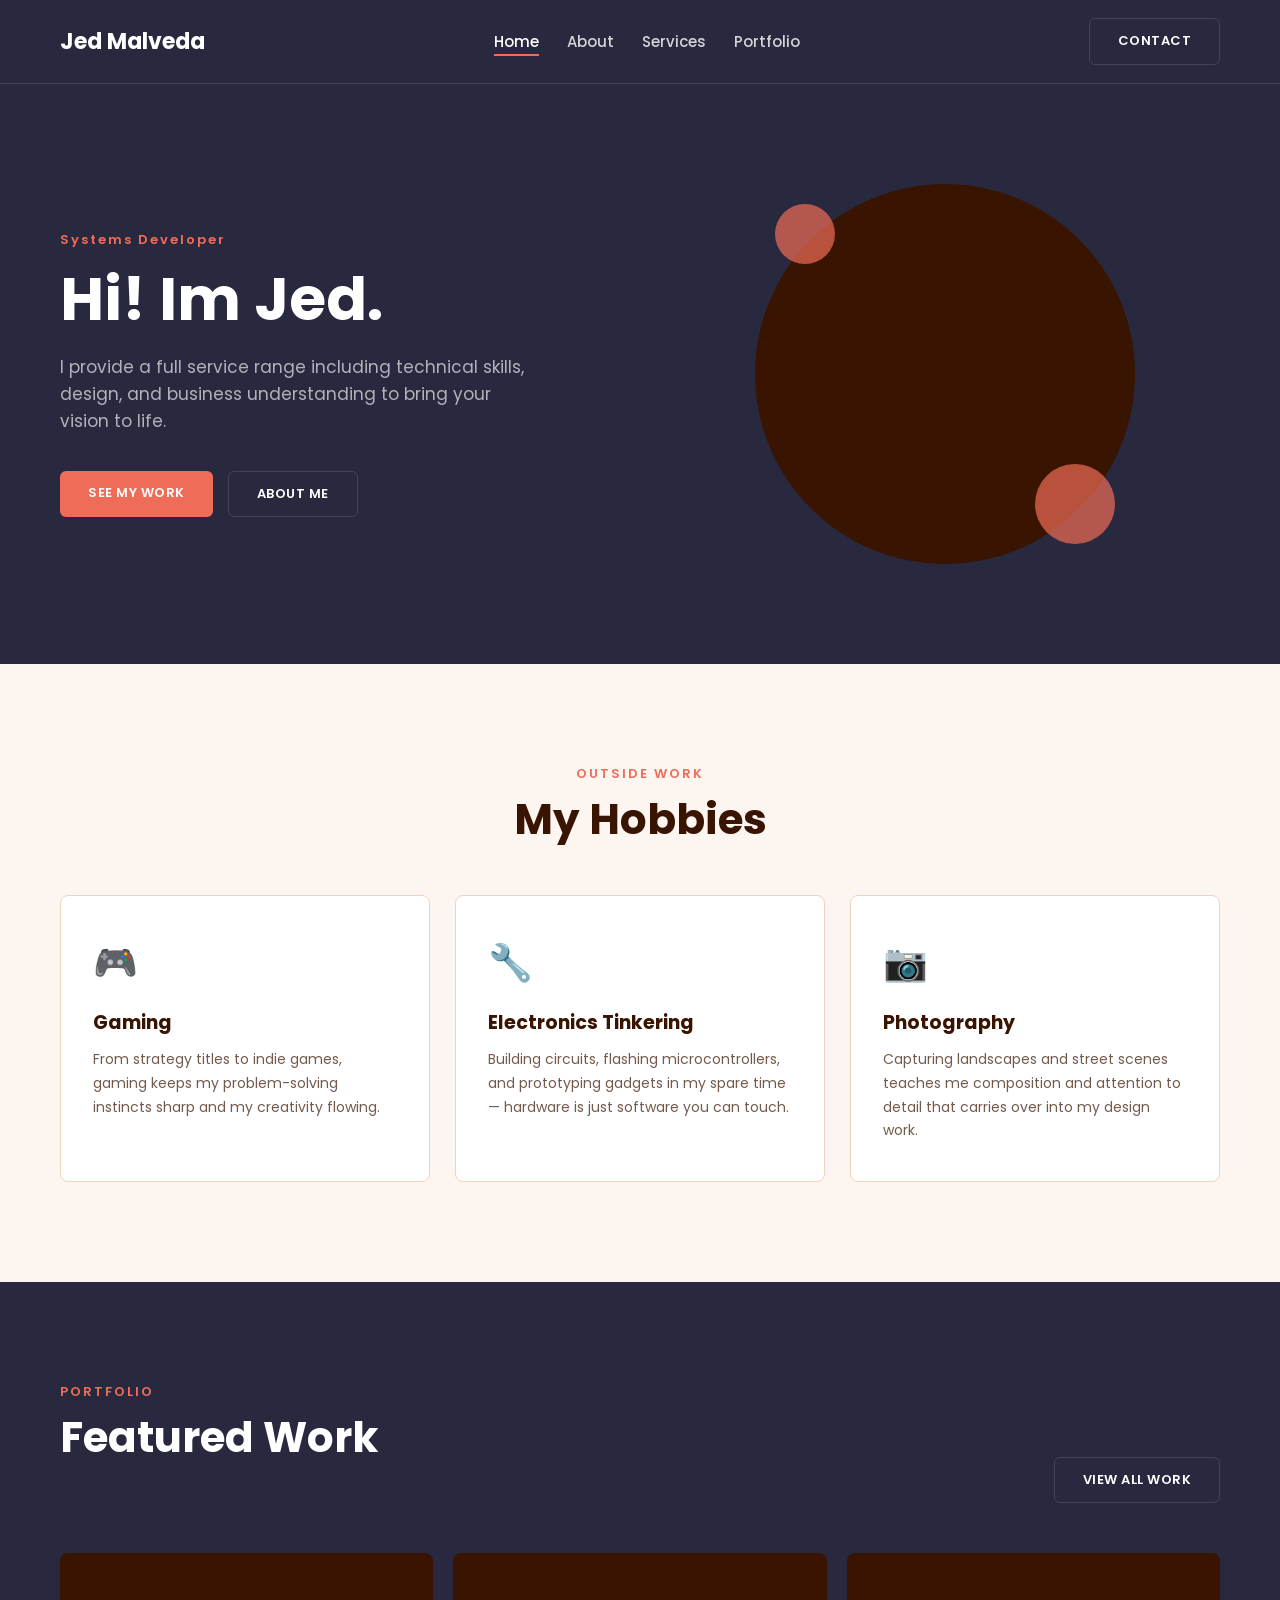
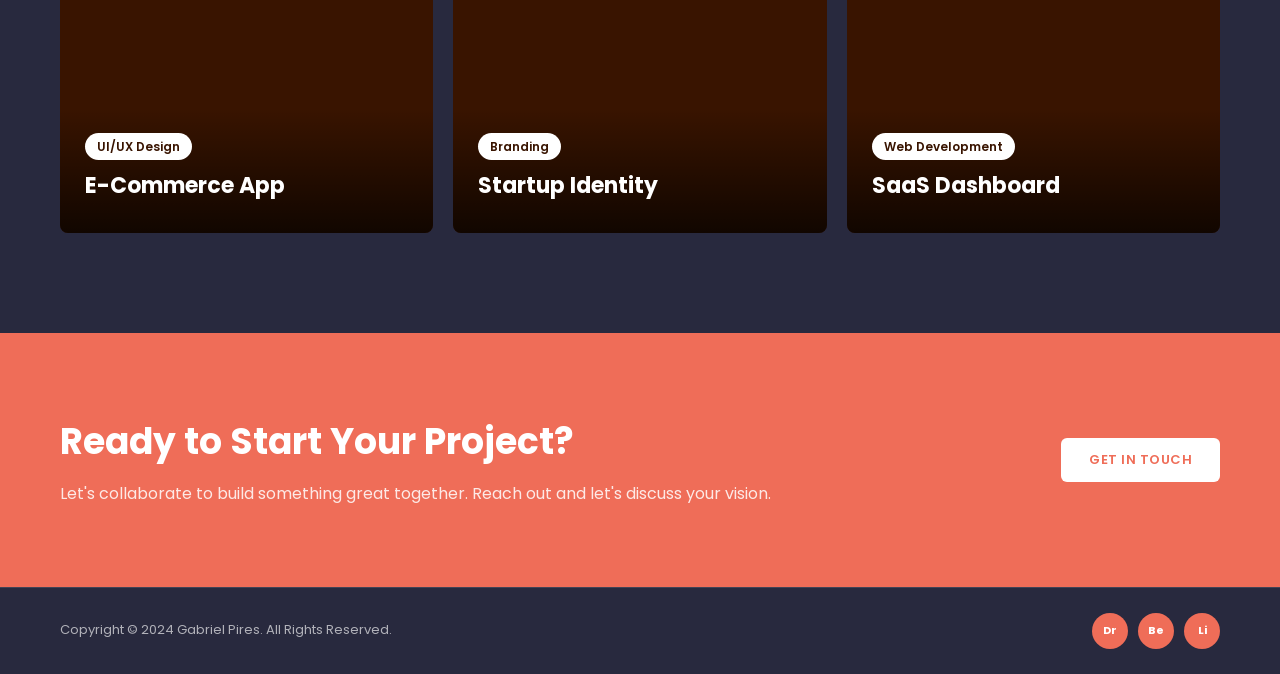
==== commit ff1ed94c: "Modified home page" ====
--- a/index.html
+++ b/index.html
@@ -3,7 +3,7 @@
 <head>
     <meta charset="UTF-8">
     <meta name="viewport" content="width=device-width, initial-scale=1.0">
-    <title>Gabriel Pires | Professional Web Designer</title>
+    <title>Jed Malveda | Systems Developer</title>
     <link rel="preconnect" href="https://fonts.googleapis.com">
     <link rel="preconnect" href="https://fonts.gstatic.com" crossorigin>
     <link href="https://fonts.googleapis.com/css2?family=Poppins:wght@300;400;500;600;700&display=swap" rel="stylesheet">
@@ -12,7 +12,7 @@
 <body>
     <header>
         <nav class="container">
-            <div class="logo"><a href="index.html">Personal</a></div>
+            <div class="logo"><a href="index.html">Jed Malveda</a></div>
             <ul class="nav-links">
                 <li><a href="index.html" class="active">Home</a></li>
                 <li><a href="about.html">About</a></li>
@@ -28,8 +28,8 @@
         <section class="hero-section">
             <div class="container hero-container">
                 <div class="hero-content">
-                    <span class="subtitle">GABRIEL PIRES</span>
-                    <h1>The Simple, Clean Design</h1>
+                    <span class="subtitle">Systems Developer</span>
+                    <h1>Hi! Im Jed.</h1>
                     <p>I provide a full service range including technical skills, design, and business understanding to bring your vision to life.</p>
                     <div class="hero-actions">
                         <a href="portfolio.html" class="btn btn-primary">SEE MY WORK</a>
@@ -45,60 +45,28 @@
             </div>
         </section>
 
-        <section class="highlights-section">
+<section class="home-hobbies-section">
             <div class="container">
-                <div class="highlights-grid">
-                    <div class="highlight-card">
-                        <span class="highlight-number">50+</span>
-                        <p>Projects Completed</p>
+                <span class="section-subtitle">OUTSIDE WORK</span>
+                <h2 class="section-title">My Hobbies</h2>
+                <div class="hobbies-grid">
+                    <div class="hobby-card">
+                        <div class="hobby-icon">🎮</div>
+                        <h3>Gaming</h3>
+                        <p>From strategy titles to indie games, gaming keeps my problem-solving instincts sharp and my creativity flowing.</p>
                     </div>
-                    <div class="highlight-card">
-                        <span class="highlight-number">30+</span>
-                        <p>Happy Clients</p>
+                    <div class="hobby-card">
+                        <div class="hobby-icon">🔧</div>
+                        <h3>Electronics Tinkering</h3>
+                        <p>Building circuits, flashing microcontrollers, and prototyping gadgets in my spare time — hardware is just software you can touch.</p>
                     </div>
-                    <div class="highlight-card">
-                        <span class="highlight-number">5+</span>
-                        <p>Years Experience</p>
+                    <div class="hobby-card">
+                        <div class="hobby-icon">📷</div>
+                        <h3>Photography</h3>
+                        <p>Capturing landscapes and street scenes teaches me composition and attention to detail that carries over into my design work.</p>
                     </div>
-                    <div class="highlight-card">
-                        <span class="highlight-number">10+</span>
-                        <p>Awards Won</p>
-                    </div>
+
                 </div>
-            </div>
-        </section>
-
-        <section class="home-services-section">
-            <div class="container">
-                <span class="section-subtitle">WHAT I DO</span>
-                <h2 class="section-title">Core Services</h2>
-                <div class="services-grid">
-                    <div class="service-card">
-                        <div class="service-icon">🎨</div>
-                        <h3>UI/UX Design</h3>
-                        <p>Creating intuitive and visually engaging interfaces that delight users and drive business results.</p>
-                        <a href="services.html" class="learn-more">Learn More &rarr;</a>
-                    </div>
-                    <div class="service-card">
-                        <div class="service-icon">💻</div>
-                        <h3>Web Development</h3>
-                        <p>Building fast, responsive, and accessible websites using modern technologies and best practices.</p>
-                        <a href="services.html" class="learn-more">Learn More &rarr;</a>
-                    </div>
-                    <div class="service-card">
-                        <div class="service-icon">📱</div>
-                        <h3>Mobile Design</h3>
-                        <p>Crafting seamless mobile experiences for iOS and Android platforms that users love.</p>
-                        <a href="services.html" class="learn-more">Learn More &rarr;</a>
-                    </div>
-                    <div class="service-card">
-                        <div class="service-icon">📊</div>
-                        <h3>Brand Identity</h3>
-                        <p>Developing cohesive brand identities that communicate your values and stand out from the crowd.</p>
-                        <a href="services.html" class="learn-more">Learn More &rarr;</a>
-                    </div>
-                </div>
-                <p class="service-footer">Need something else? <a href="contact.html">Get in touch</a></p>
             </div>
         </section>
 
@@ -146,43 +114,12 @@
     </main>
 
     <footer class="main-footer">
-        <div class="container footer-container">
-            <div class="footer-brand">
-                <div class="logo">Personal</div>
-                <p class="footer-tagline">Designing experiences that matter.</p>
-            </div>
-            <div class="footer-links">
-                <div class="footer-group">
-                    <h4>PAGES</h4>
-                    <ul>
-                        <li><a href="index.html">Home</a></li>
-                        <li><a href="about.html">About</a></li>
-                        <li><a href="services.html">Services</a></li>
-                        <li><a href="portfolio.html">Portfolio</a></li>
-                        <li><a href="contact.html">Contact</a></li>
-                    </ul>
-                </div>
-                <div class="footer-group">
-                    <h4>RESOURCES</h4>
-                    <ul>
-                        <li><a href="https://developer.mozilla.org/en-US/docs/Web" target="_blank" rel="noopener">MDN Web Docs</a></li>
-                        <li><a href="services.html">Pricing</a></li>
-                        <li><a href="portfolio.html">Case Studies</a></li>
-                        <li><a href="contact.html">Hire Me</a></li>
-                    </ul>
-                </div>
-            </div>
+        <div class="container footer-simple">
+            <p>Copyright &copy; 2024 Gabriel Pires. All Rights Reserved.</p>
             <div class="footer-social">
                 <a href="https://dribbble.com" target="_blank" rel="noopener" title="Dribbble">Dr</a>
                 <a href="https://behance.net" target="_blank" rel="noopener" title="Behance">Be</a>
                 <a href="https://linkedin.com" target="_blank" rel="noopener" title="LinkedIn">Li</a>
-            </div>
-        </div>
-        <div class="footer-bottom container">
-            <p>Copyright &copy; 2024 Gabriel Pires. All Rights Reserved.</p>
-            <div class="footer-legal">
-                <a href="#">Terms of Use</a>
-                <a href="#">Privacy Policy</a>
             </div>
         </div>
     </footer>
--- a/css/styles.css
+++ b/css/styles.css
@@ -303,36 +303,56 @@
 .floating-badge.top-left { top: 20px; left: 20px; }
 .floating-badge.bottom-right { bottom: 20px; right: 20px; width: 80px; height: 80px; }
 
-/* ============================================================
-   Highlights Section (Home)
-   ============================================================ */
-.highlights-section {
-    background: var(--primary);
-    padding: 50px 0;
-}
-
-.highlights-grid {
+
+/* ============================================================
+   Hobbies Section (Home)
+   ============================================================ */
+.home-hobbies-section {
+    background: var(--bg-light);
+    padding: 100px 0;
+    text-align: center;
+}
+
+.home-hobbies-section .section-title {
+    margin-bottom: 50px;
+}
+
+.hobbies-grid {
     display: grid;
-    grid-template-columns: repeat(4, 1fr);
-    gap: 20px;
-    text-align: center;
-}
-
-.highlight-card {
-    color: var(--white);
-}
-
-.highlight-number {
-    font-size: 40px;
-    font-weight: 700;
+    grid-template-columns: repeat(3, 1fr);
+    gap: 25px;
+    text-align: left;
+}
+
+.hobby-card {
+    background: var(--white);
+    padding: 38px 32px;
+    border-radius: 8px;
+    border: 1px solid var(--border-light);
+    transition: box-shadow 0.3s, transform 0.3s;
+}
+
+.hobby-card:hover {
+    box-shadow: 0 8px 30px rgba(57, 20, 0, 0.1);
+    transform: translateY(-3px);
+}
+
+.hobby-icon {
+    font-size: 36px;
+    margin-bottom: 16px;
     display: block;
-    line-height: 1.1;
-}
-
-.highlight-card p {
+}
+
+.hobby-card h3 {
+    font-size: 19px;
+    margin-bottom: 10px;
+    color: var(--text-dark);
+}
+
+.hobby-card p {
+    color: var(--text-medium);
     font-size: 14px;
-    opacity: 0.85;
-    margin-top: 5px;
+    line-height: 1.7;
 }
 
 /* ============================================================
@@ -1306,97 +1326,45 @@
    ============================================================ */
 .main-footer {
     background: var(--bg-dark);
-    padding: 70px 0 30px;
+    padding: 25px 0;
     color: var(--white);
     border-top: 1px solid var(--border-dark);
 }
 
-.footer-container {
+.footer-simple {
     display: flex;
     justify-content: space-between;
-    gap: 40px;
-    margin-bottom: 60px;
-    flex-wrap: wrap;
-}
-
-.footer-brand .logo {
-    margin-bottom: 10px;
-}
-
-.footer-tagline {
-    font-size: 14px;
+    align-items: center;
+    gap: 20px;
+}
+
+.footer-simple p {
+    font-size: 13px;
     color: var(--text-muted);
-    max-width: 200px;
-}
-
-.footer-links {
-    display: flex;
-    gap: 80px;
-}
-
-.footer-group h4 {
-    color: var(--primary);
-    margin-bottom: 20px;
-    font-size: 13px;
-    letter-spacing: 1px;
-}
-
-.footer-group ul li {
-    margin-bottom: 10px;
-}
-
-.footer-group ul li a {
-    color: var(--text-muted);
-    font-size: 14px;
-}
-
-.footer-group ul li a:hover {
-    color: var(--white);
 }
 
 .footer-social {
     display: flex;
-    gap: 12px;
-    align-items: flex-start;
+    gap: 10px;
+    align-items: center;
 }
 
 .footer-social a {
-    width: 40px;
-    height: 40px;
+    width: 36px;
+    height: 36px;
     background: var(--primary);
     border-radius: 50%;
     display: flex;
     align-items: center;
     justify-content: center;
     font-weight: 700;
-    font-size: 12px;
+    font-size: 11px;
     color: var(--white);
     transition: background 0.3s;
 }
 
 .footer-social a:hover {
     background: var(--primary-dark);
-}
-
-.footer-bottom {
-    display: flex;
-    justify-content: space-between;
-    align-items: center;
-    padding-top: 25px;
-    border-top: 1px solid var(--border-dark);
-    font-size: 13px;
-    color: var(--text-muted);
-    flex-wrap: wrap;
-    gap: 15px;
-}
-
-.footer-legal a {
-    margin-left: 25px;
-    color: var(--text-muted);
-}
-
-.footer-legal a:hover {
-    color: var(--white);
 }
 
 /* ============================================================
@@ -1436,6 +1404,10 @@
    Responsive
    ============================================================ */
 @media (max-width: 1024px) {
+    .hobbies-grid {
+        grid-template-columns: repeat(2, 1fr);
+    }
+
     .services-grid-4 {
         grid-template-columns: repeat(2, 1fr);
     }
@@ -1519,6 +1491,10 @@
         grid-template-columns: repeat(2, 1fr);
     }
 
+    .hobbies-grid {
+        grid-template-columns: 1fr;
+    }
+
     .services-grid,
     .services-grid-4 {
         grid-template-columns: 1fr;
@@ -1552,12 +1528,9 @@
         font-size: 28px;
     }
 
-    .footer-container {
+    .footer-simple {
         flex-direction: column;
-    }
-
-    .footer-links {
-        gap: 40px;
+        text-align: center;
     }
 
     .contact-form-large {
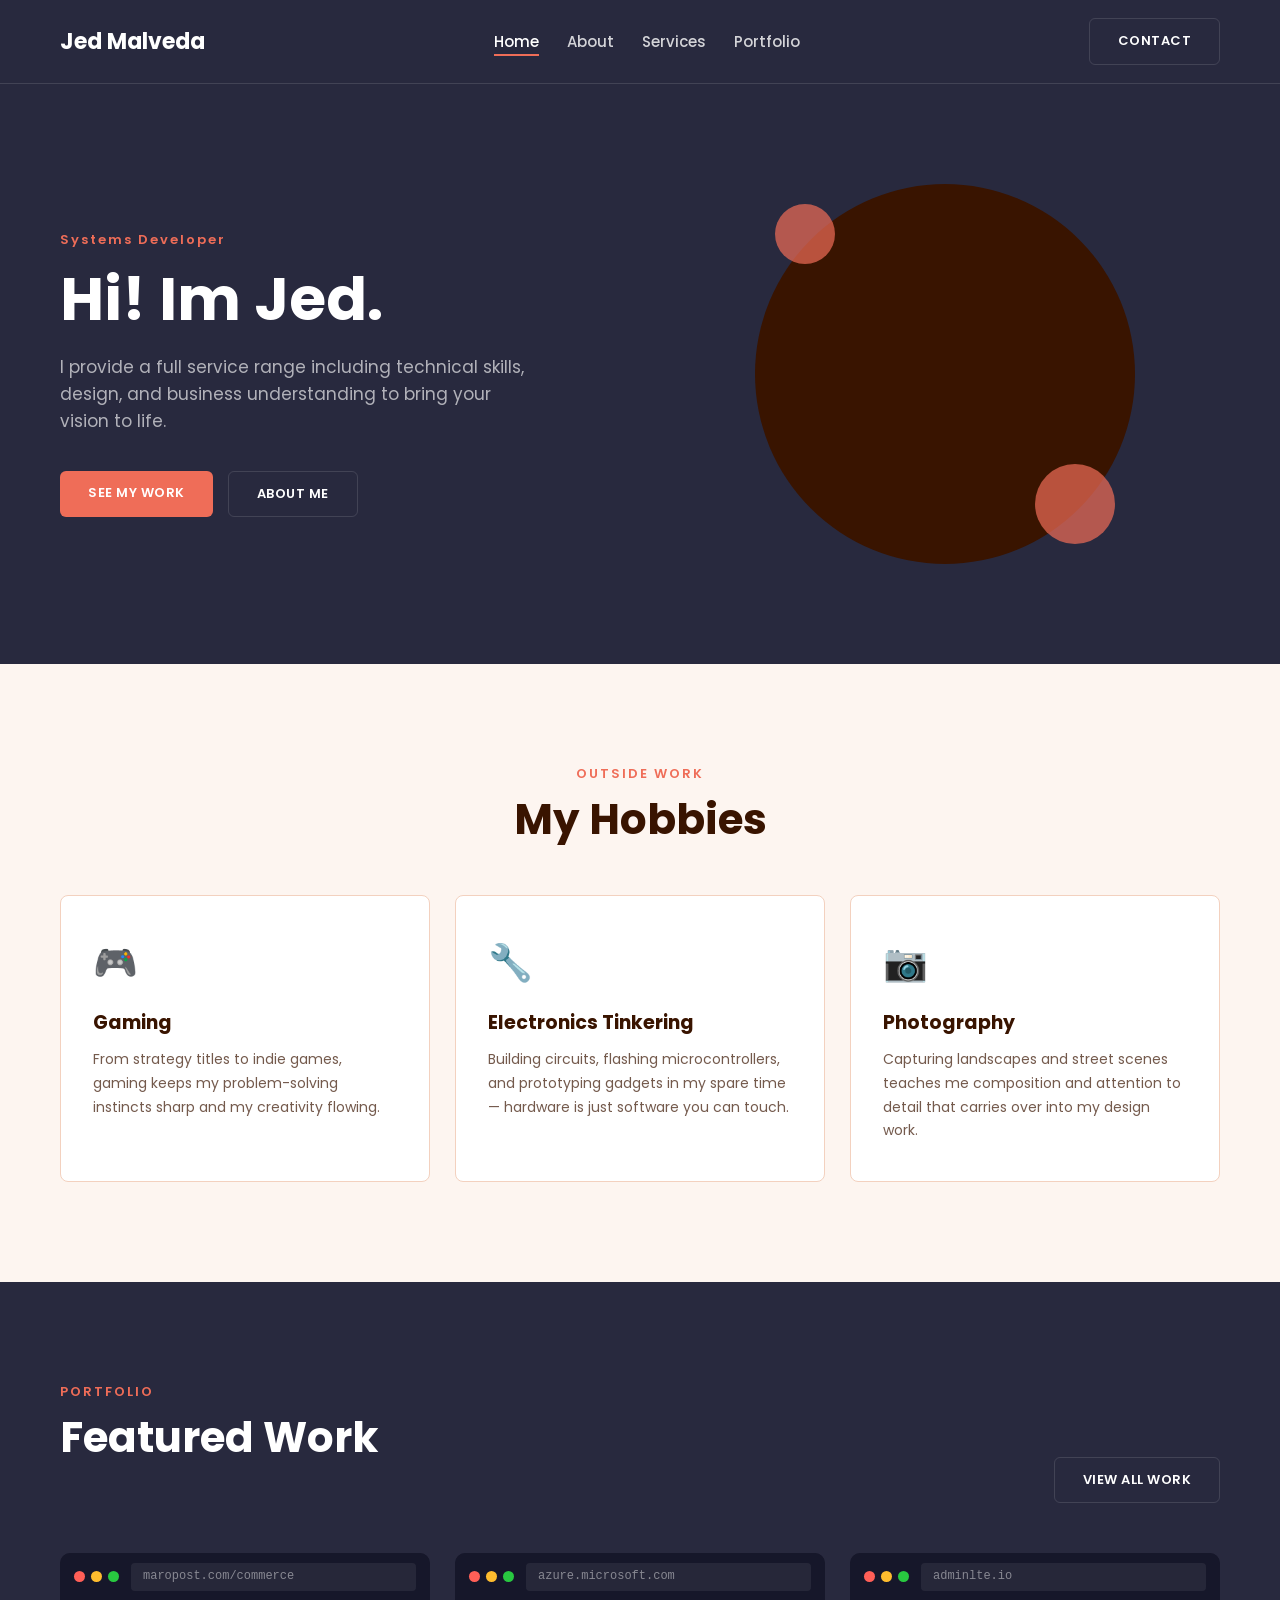
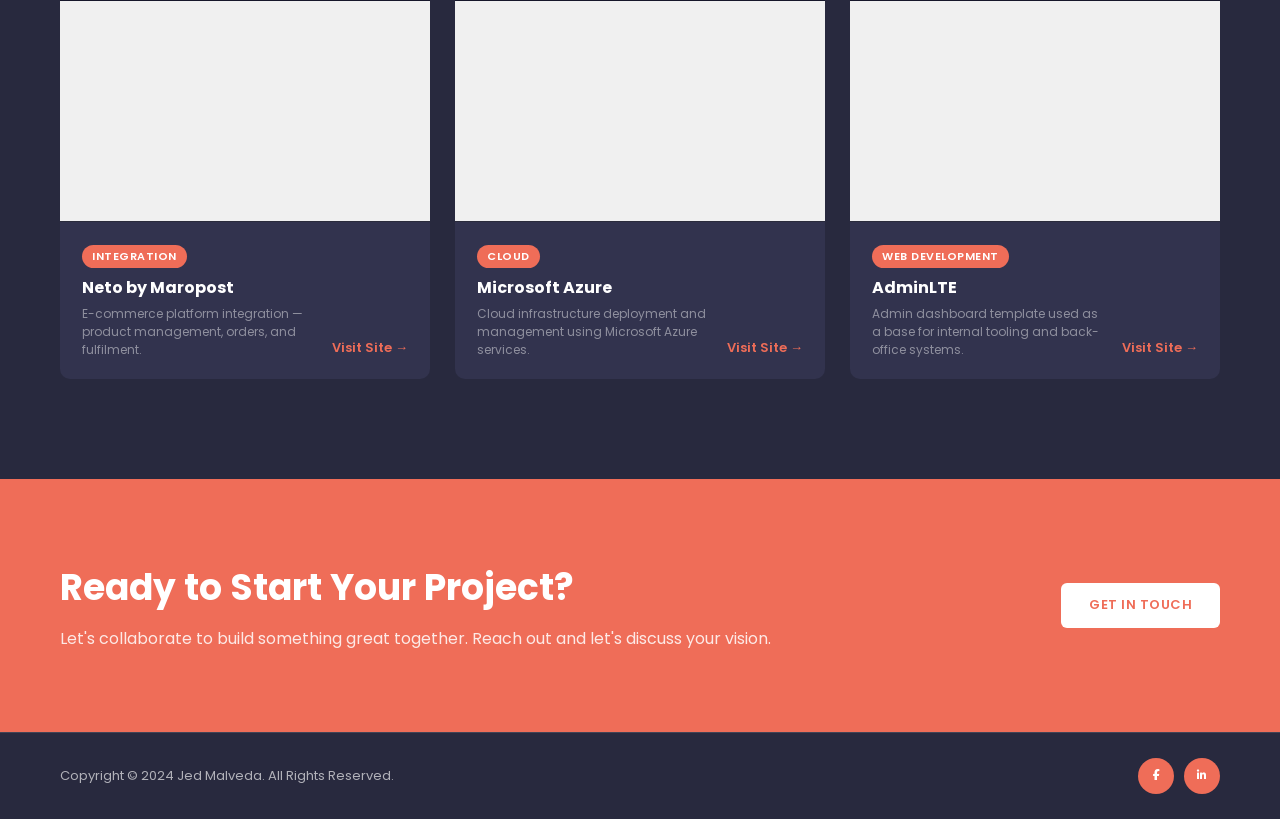
==== commit 769a2ce1: "Fixed footer and homepage" ====
--- a/index.html
+++ b/index.html
@@ -6,6 +6,7 @@
     <title>Jed Malveda | Systems Developer</title>
     <link rel="preconnect" href="https://fonts.googleapis.com">
     <link rel="preconnect" href="https://fonts.gstatic.com" crossorigin>
+    <link rel="stylesheet" href="https://cdnjs.cloudflare.com/ajax/libs/font-awesome/6.5.0/css/all.min.css">
     <link href="https://fonts.googleapis.com/css2?family=Poppins:wght@300;400;500;600;700&display=swap" rel="stylesheet">
     <link rel="stylesheet" href="css/styles.css">
 </head>
@@ -32,7 +33,7 @@
                     <h1>Hi! Im Jed.</h1>
                     <p>I provide a full service range including technical skills, design, and business understanding to bring your vision to life.</p>
                     <div class="hero-actions">
-                        <a href="portfolio.html" class="btn btn-primary">SEE MY WORK</a>
+                        <a href="#featured-work" class="btn btn-primary">SEE MY WORK</a>
                         <a href="about.html" class="btn btn-outline">ABOUT ME</a>
                     </div>
                 </div>
@@ -70,7 +71,7 @@
             </div>
         </section>
 
-        <section class="home-portfolio-section">
+        <section id="featured-work" class="home-portfolio-section">
             <div class="container">
                 <div class="section-header">
                     <div>
@@ -79,25 +80,92 @@
                     </div>
                     <a href="portfolio.html" class="btn btn-outline">VIEW ALL WORK</a>
                 </div>
-                <div class="portfolio-grid">
-                    <div class="portfolio-item">
-                        <div class="item-overlay">
-                            <span class="item-category">UI/UX Design</span>
-                            <h4 class="item-title">E-Commerce App</h4>
+                <div class="featured-grid">
+
+                    <div class="featured-card">
+                        <div class="browser-mockup">
+                            <div class="browser-bar">
+                                <div class="browser-dots">
+                                    <span class="dot-red"></span>
+                                    <span class="dot-yellow"></span>
+                                    <span class="dot-green"></span>
+                                </div>
+                                <div class="browser-url">maropost.com/commerce</div>
+                            </div>
+                            <div class="browser-content">
+                                <iframe src="https://www.maropost.com/commerce/" title="Neto by Maropost" loading="lazy" sandbox="allow-scripts allow-same-origin allow-forms"></iframe>
+                                <div class="iframe-fallback">
+                                    <span>&#128274;</span>
+                                    <p>Preview blocked by site</p>
+                                </div>
+                            </div>
+                        </div>
+                        <div class="featured-info">
+                            <div>
+                                <span class="item-category-dark">Integration</span>
+                                <h4>Neto by Maropost</h4>
+                                <p>E-commerce platform integration — product management, orders, and fulfilment.</p>
+                            </div>
+                            <a href="https://www.maropost.com/commerce/" target="_blank" rel="noopener" class="featured-link">Visit Site &rarr;</a>
                         </div>
                     </div>
-                    <div class="portfolio-item">
-                        <div class="item-overlay">
-                            <span class="item-category">Branding</span>
-                            <h4 class="item-title">Startup Identity</h4>
+
+                    <div class="featured-card">
+                        <div class="browser-mockup">
+                            <div class="browser-bar">
+                                <div class="browser-dots">
+                                    <span class="dot-red"></span>
+                                    <span class="dot-yellow"></span>
+                                    <span class="dot-green"></span>
+                                </div>
+                                <div class="browser-url">azure.microsoft.com</div>
+                            </div>
+                            <div class="browser-content">
+                                <iframe src="https://azure.microsoft.com/en-us/" title="Microsoft Azure" loading="lazy" sandbox="allow-scripts allow-same-origin allow-forms"></iframe>
+                                <div class="iframe-fallback">
+                                    <span>&#128274;</span>
+                                    <p>Preview blocked by site</p>
+                                </div>
+                            </div>
+                        </div>
+                        <div class="featured-info">
+                            <div>
+                                <span class="item-category-dark">Cloud</span>
+                                <h4>Microsoft Azure</h4>
+                                <p>Cloud infrastructure deployment and management using Microsoft Azure services.</p>
+                            </div>
+                            <a href="https://azure.microsoft.com/en-us/" target="_blank" rel="noopener" class="featured-link">Visit Site &rarr;</a>
                         </div>
                     </div>
-                    <div class="portfolio-item">
-                        <div class="item-overlay">
-                            <span class="item-category">Web Development</span>
-                            <h4 class="item-title">SaaS Dashboard</h4>
+
+                    <div class="featured-card">
+                        <div class="browser-mockup">
+                            <div class="browser-bar">
+                                <div class="browser-dots">
+                                    <span class="dot-red"></span>
+                                    <span class="dot-yellow"></span>
+                                    <span class="dot-green"></span>
+                                </div>
+                                <div class="browser-url">adminlte.io</div>
+                            </div>
+                            <div class="browser-content">
+                                <iframe src="https://adminlte.io/themes/v4/" title="AdminLTE" loading="lazy" sandbox="allow-scripts allow-same-origin allow-forms"></iframe>
+                                <div class="iframe-fallback">
+                                    <span>&#128274;</span>
+                                    <p>Preview blocked by site</p>
+                                </div>
+                            </div>
+                        </div>
+                        <div class="featured-info">
+                            <div>
+                                <span class="item-category-dark">Web Development</span>
+                                <h4>AdminLTE</h4>
+                                <p>Admin dashboard template used as a base for internal tooling and back-office systems.</p>
+                            </div>
+                            <a href="https://adminlte.io/" target="_blank" rel="noopener" class="featured-link">Visit Site &rarr;</a>
                         </div>
                     </div>
+
                 </div>
             </div>
         </section>
@@ -115,11 +183,10 @@
 
     <footer class="main-footer">
         <div class="container footer-simple">
-            <p>Copyright &copy; 2024 Gabriel Pires. All Rights Reserved.</p>
+            <p>Copyright &copy; 2024 Jed Malveda. All Rights Reserved.</p>
             <div class="footer-social">
-                <a href="https://dribbble.com" target="_blank" rel="noopener" title="Dribbble">Dr</a>
-                <a href="https://behance.net" target="_blank" rel="noopener" title="Behance">Be</a>
-                <a href="https://linkedin.com" target="_blank" rel="noopener" title="LinkedIn">Li</a>
+                <a href="https://www.facebook.com" target="_blank" rel="noopener" title="Facebook"><i class="fab fa-facebook-f"></i></a>
+                <a href="https://www.linkedin.com" target="_blank" rel="noopener" title="LinkedIn"><i class="fab fa-linkedin-in"></i></a>
             </div>
         </div>
     </footer>
--- a/css/styles.css
+++ b/css/styles.css
@@ -677,6 +677,165 @@
     background: var(--primary);
     border-color: var(--primary);
     color: var(--white);
+}
+
+/* ============================================================
+   Featured Work Cards (browser mockup + iframe)
+   ============================================================ */
+.featured-grid {
+    display: grid;
+    grid-template-columns: repeat(3, 1fr);
+    gap: 25px;
+}
+
+.featured-card {
+    background: var(--bg-card);
+    border-radius: 10px;
+    overflow: hidden;
+    display: flex;
+    flex-direction: column;
+    transition: transform 0.3s, box-shadow 0.3s;
+}
+
+.featured-card:hover {
+    transform: translateY(-4px);
+    box-shadow: 0 16px 40px rgba(0, 0, 0, 0.4);
+}
+
+/* Browser chrome */
+.browser-mockup {
+    background: #1e1f30;
+    border-bottom: 1px solid rgba(255,255,255,0.06);
+}
+
+.browser-bar {
+    display: flex;
+    align-items: center;
+    gap: 12px;
+    padding: 10px 14px;
+    background: #16172a;
+}
+
+.browser-dots {
+    display: flex;
+    gap: 6px;
+    flex-shrink: 0;
+}
+
+.browser-dots span {
+    width: 11px;
+    height: 11px;
+    border-radius: 50%;
+    display: block;
+}
+
+.dot-red    { background: #ff5f57; }
+.dot-yellow { background: #febc2e; }
+.dot-green  { background: #28c840; }
+
+.browser-url {
+    background: rgba(255,255,255,0.07);
+    color: rgba(255,255,255,0.45);
+    font-size: 12px;
+    padding: 4px 12px;
+    border-radius: 4px;
+    flex: 1;
+    white-space: nowrap;
+    overflow: hidden;
+    text-overflow: ellipsis;
+    font-family: monospace;
+}
+
+/* Iframe area */
+.browser-content {
+    position: relative;
+    height: 220px;
+    overflow: hidden;
+    background: #f0f0f0;
+}
+
+.browser-content iframe {
+    width: 200%;
+    height: 200%;
+    border: none;
+    transform: scale(0.5);
+    transform-origin: top left;
+    pointer-events: none;
+}
+
+/* Shown when iframe is blocked (detected via JS) */
+.iframe-fallback {
+    display: none;
+    position: absolute;
+    inset: 0;
+    background: #1e1f30;
+    flex-direction: column;
+    align-items: center;
+    justify-content: center;
+    gap: 10px;
+    color: rgba(255,255,255,0.4);
+    font-size: 13px;
+}
+
+.iframe-fallback span {
+    font-size: 28px;
+    opacity: 0.5;
+}
+
+.browser-content.blocked .iframe-fallback {
+    display: flex;
+}
+
+.browser-content.blocked iframe {
+    display: none;
+}
+
+/* Card info strip */
+.featured-info {
+    padding: 20px 22px;
+    display: flex;
+    justify-content: space-between;
+    align-items: flex-end;
+    gap: 15px;
+    flex: 1;
+}
+
+.item-category-dark {
+    background: var(--primary);
+    color: var(--white);
+    padding: 3px 10px;
+    border-radius: 20px;
+    font-size: 11px;
+    font-weight: 600;
+    display: inline-block;
+    margin-bottom: 7px;
+    text-transform: uppercase;
+    letter-spacing: 0.5px;
+}
+
+.featured-info h4 {
+    font-size: 16px;
+    color: var(--white);
+    margin-bottom: 4px;
+}
+
+.featured-info p {
+    font-size: 12px;
+    color: rgba(255,255,255,0.45);
+    line-height: 1.5;
+}
+
+.featured-link {
+    flex-shrink: 0;
+    font-size: 13px;
+    font-weight: 600;
+    color: var(--primary);
+    white-space: nowrap;
+    transition: color 0.2s;
+}
+
+.featured-link:hover {
+    color: #f08a7a;
 }
 
 /* ============================================================
@@ -1505,7 +1664,8 @@
     }
 
     .portfolio-grid,
-    .portfolio-grid-large {
+    .portfolio-grid-large,
+    .featured-grid {
         grid-template-columns: 1fr;
     }
 
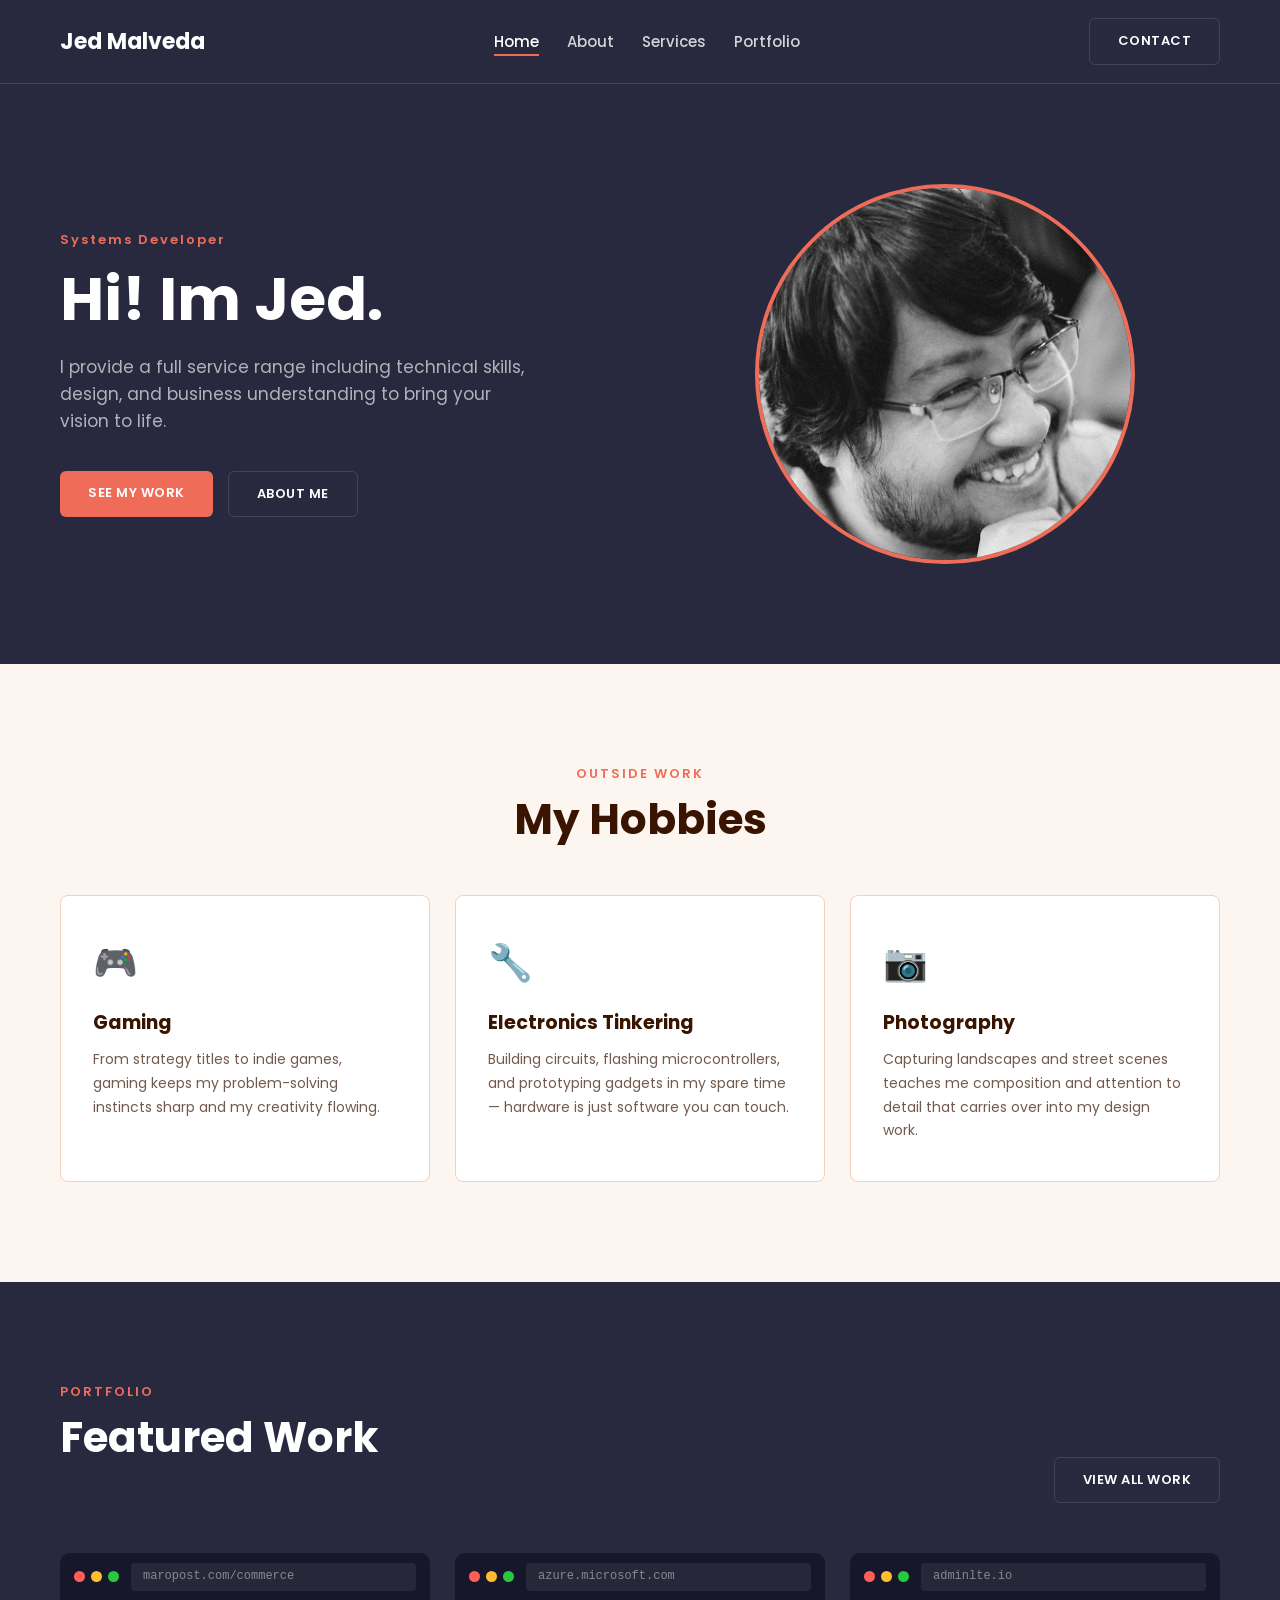
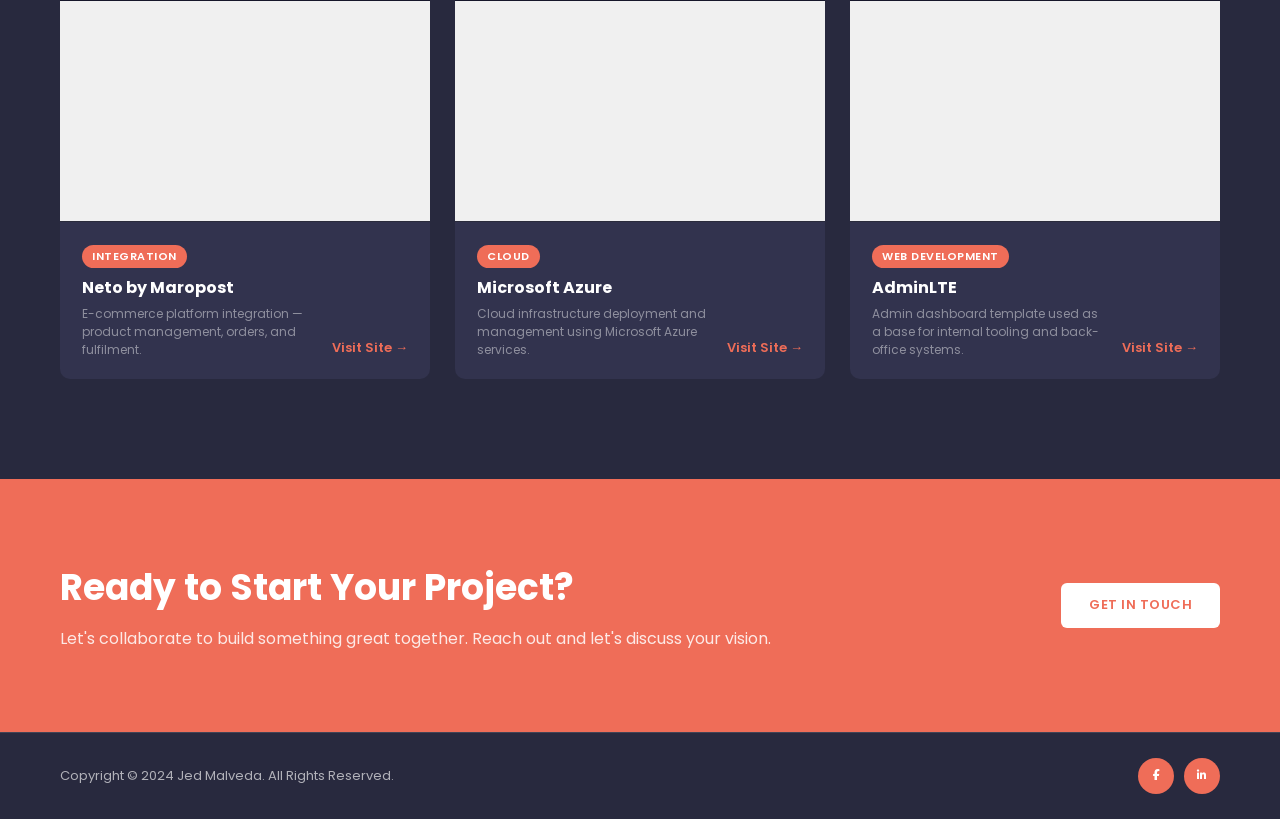
==== commit 509d2425: "Added hero image" ====
--- a/index.html
+++ b/index.html
@@ -38,9 +38,8 @@
                     </div>
                 </div>
                 <div class="hero-image">
-                    <div class="image-placeholder">
-                        <div class="floating-badge top-left"></div>
-                        <div class="floating-badge bottom-right"></div>
+                    <div class="hero-photo-wrapper">
+                        <img src="assets/MTS_7567.jpg" alt="Jed Malveda" class="hero-photo">
                     </div>
                 </div>
             </div>
@@ -149,7 +148,7 @@
                                 <div class="browser-url">adminlte.io</div>
                             </div>
                             <div class="browser-content">
-                                <iframe src="https://adminlte.io/themes/v4/" title="AdminLTE" loading="lazy" sandbox="allow-scripts allow-same-origin allow-forms"></iframe>
+                                <iframe src="https://adminlte.io/themes/v4/s" title="AdminLTE" loading="lazy" sandbox="allow-scripts allow-same-origin allow-forms"></iframe>
                                 <div class="iframe-fallback">
                                     <span>&#128274;</span>
                                     <p>Preview blocked by site</p>
--- a/css/styles.css
+++ b/css/styles.css
@@ -291,17 +291,21 @@
     position: relative;
 }
 
-.floating-badge {
-    width: 60px;
-    height: 60px;
-    background: var(--primary);
+.hero-photo-wrapper {
+    width: 380px;
+    height: 380px;
     border-radius: 50%;
-    position: absolute;
-    opacity: 0.7;
-}
-
-.floating-badge.top-left { top: 20px; left: 20px; }
-.floating-badge.bottom-right { bottom: 20px; right: 20px; width: 80px; height: 80px; }
+    overflow: hidden;
+    flex-shrink: 0;
+    border: 4px solid var(--primary);
+}
+
+.hero-photo {
+    width: 100%;
+    height: 100%;
+    object-fit: cover;
+    object-position: center top;
+}
 
 
 /* ============================================================
@@ -910,10 +914,11 @@
     flex: 0 0 380px;
 }
 
-.about-image-placeholder {
+.about-photo {
     width: 380px;
     height: 460px;
-    background: var(--bg-dark);
+    object-fit: cover;
+    object-position: center top;
     border-radius: 12px;
 }
 
@@ -1583,13 +1588,19 @@
     .about-image-wrapper {
         flex: none;
         width: 100%;
-    }
-
-    .about-image-placeholder {
+        display: flex;
+        justify-content: center;
+    }
+
+    .about-photo {
         width: 100%;
         max-width: 380px;
         height: 300px;
-        margin: 0 auto;
+    }
+
+    .hero-photo-wrapper {
+        width: 280px;
+        height: 280px;
     }
 
     .contact-full-container {
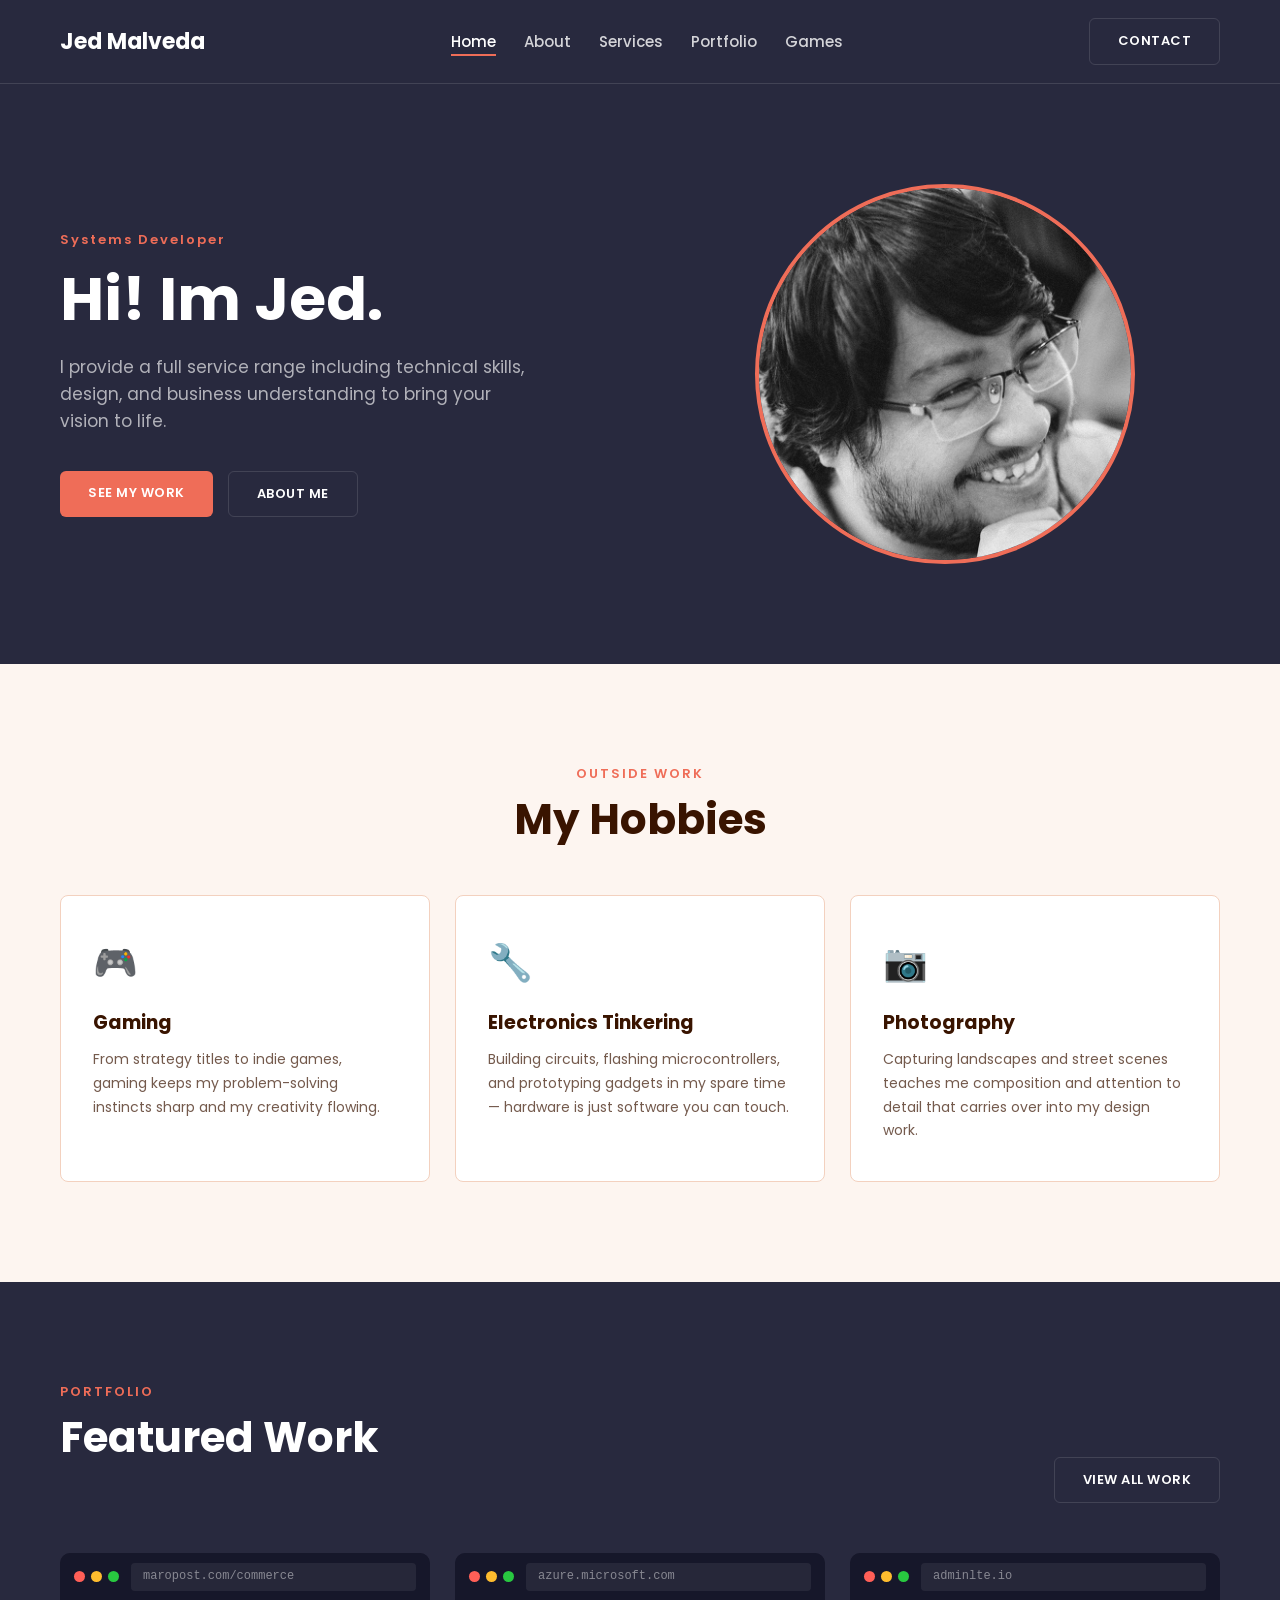
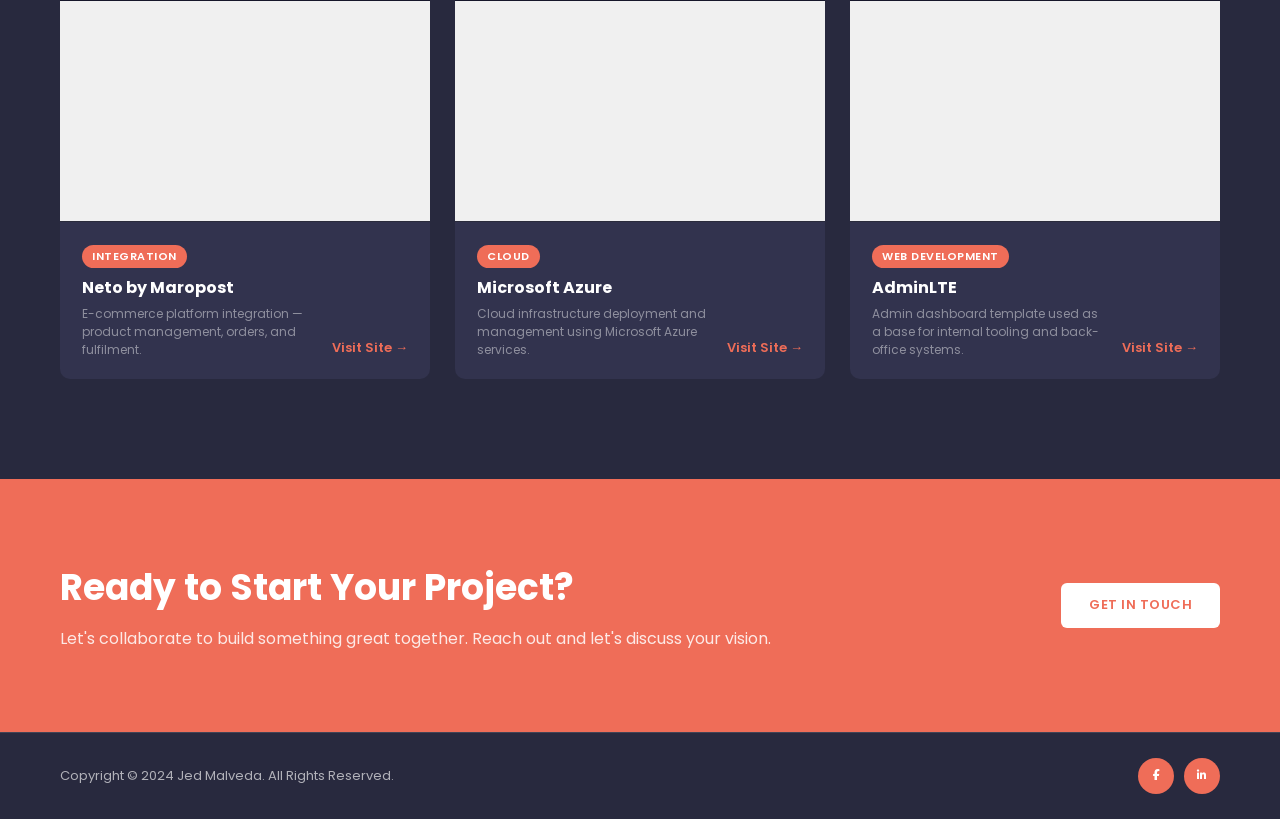
==== commit f1bfd6d1: "Added game page" ====
--- a/index.html
+++ b/index.html
@@ -19,6 +19,7 @@
                 <li><a href="about.html">About</a></li>
                 <li><a href="services.html">Services</a></li>
                 <li><a href="portfolio.html">Portfolio</a></li>
+                <li><a href="game.html">Games</a></li>
             </ul>
             <a href="contact.html" class="btn btn-outline">CONTACT</a>
             <button class="nav-toggle" aria-label="Toggle menu">&#9776;</button>
--- a/css/styles.css
+++ b/css/styles.css
@@ -1093,8 +1093,9 @@
 fieldset {
     border: none;
     border-top: 1px solid var(--border-light);
-    padding: 30px 0;
-    margin-bottom: 10px;
+    padding: 30px 0 10px;
+    margin-bottom: 0;
+    min-width: 0;
 }
 
 fieldset:first-of-type {
@@ -1103,15 +1104,15 @@
 }
 
 legend {
-    font-size: 13px;
-    font-weight: 600;
+    display: block;
+    font-size: 12px;
+    font-weight: 700;
     text-transform: uppercase;
-    letter-spacing: 1px;
+    letter-spacing: 1.5px;
     color: var(--primary);
-    padding: 0 8px 0 0;
-    float: left;
+    padding: 0;
+    margin-bottom: 20px;
     width: 100%;
-    margin-bottom: 20px;
 }
 
 /* Form Rows & Groups */
@@ -1169,127 +1170,31 @@
 /* Radio Buttons */
 .radio-group {
     display: flex;
-    flex-wrap: wrap;
-    gap: 12px;
-}
-
-.radio-group-inline {
+    flex-direction: column;
     gap: 8px;
 }
 
 .radio-label {
     display: flex;
     align-items: center;
-    gap: 10px;
+    gap: 8px;
+    font-size: 14px;
     cursor: pointer;
-    font-size: 15px;
-    padding: 10px 18px;
-    border: 1.5px solid #e8d5cb;
-    border-radius: 6px;
-    transition: border-color 0.2s, background 0.2s;
-    font-weight: 400;
-}
-
-.radio-label:hover {
-    border-color: var(--primary);
-    background: #fdf0ec;
-}
-
-.radio-label input[type="radio"] {
-    position: absolute;
-    opacity: 0;
-    width: 0;
-    height: 0;
-}
-
-.radio-custom {
-    width: 18px;
-    height: 18px;
-    border: 2px solid #ccc;
-    border-radius: 50%;
-    flex-shrink: 0;
-    position: relative;
-    transition: border-color 0.2s;
-}
-
-.radio-label input[type="radio"]:checked ~ .radio-custom {
-    border-color: var(--primary);
-}
-
-.radio-label input[type="radio"]:checked ~ .radio-custom::after {
-    content: '';
-    position: absolute;
-    width: 8px;
-    height: 8px;
-    background: var(--primary);
-    border-radius: 50%;
-    top: 50%;
-    left: 50%;
-    transform: translate(-50%, -50%);
-}
-
-.radio-label input[type="radio"]:checked ~ .radio-custom + *,
-.radio-label:has(input:checked) {
-    /* visual change handled via JS */
 }
 
 /* Checkboxes */
 .checkbox-group {
     display: grid;
     grid-template-columns: repeat(2, 1fr);
-    gap: 10px;
+    gap: 8px;
 }
 
 .checkbox-label {
     display: flex;
     align-items: center;
-    gap: 10px;
+    gap: 8px;
+    font-size: 14px;
     cursor: pointer;
-    font-size: 14px;
-    font-weight: 400;
-    padding: 10px 14px;
-    border: 1.5px solid #e8d5cb;
-    border-radius: 6px;
-    transition: border-color 0.2s, background 0.2s;
-}
-
-.checkbox-label:hover {
-    border-color: var(--primary);
-    background: #fdf0ec;
-}
-
-.checkbox-label input[type="checkbox"] {
-    position: absolute;
-    opacity: 0;
-    width: 0;
-    height: 0;
-}
-
-.checkbox-custom {
-    width: 18px;
-    height: 18px;
-    border: 2px solid #ccc;
-    border-radius: 4px;
-    flex-shrink: 0;
-    position: relative;
-    transition: border-color 0.2s, background 0.2s;
-}
-
-.checkbox-label input[type="checkbox"]:checked ~ .checkbox-custom {
-    border-color: var(--primary);
-    background: var(--primary);
-}
-
-.checkbox-label input[type="checkbox"]:checked ~ .checkbox-custom::after {
-    content: '';
-    position: absolute;
-    width: 10px;
-    height: 6px;
-    border-left: 2px solid white;
-    border-bottom: 2px solid white;
-    top: 3px;
-    left: 2px;
-    transform: rotate(-45deg);
 }
 
 .form-group-consent {
@@ -1297,14 +1202,9 @@
 }
 
 .form-group-consent .checkbox-label {
-    border: none;
-    padding: 0;
     font-size: 14px;
     color: var(--text-medium);
-}
-
-.form-group-consent .checkbox-label:hover {
-    background: transparent;
+    line-height: 1.5;
 }
 
 .form-note {
@@ -1483,6 +1383,118 @@
 
 .cta-section .btn-primary:hover {
     background: rgba(255,255,255,0.9);
+}
+
+/* ============================================================
+   Game Page
+   ============================================================ */
+.game-section {
+    background: var(--bg-light);
+    padding: 80px 0 100px;
+}
+
+.game-wrapper {
+    max-width: 420px;
+    margin: 0 auto;
+    text-align: center;
+}
+
+.score-board {
+    display: flex;
+    justify-content: center;
+    gap: 0;
+    margin-bottom: 30px;
+    background: var(--white);
+    border-radius: 10px;
+    border: 1px solid var(--border-light);
+    overflow: hidden;
+}
+
+.score-item {
+    flex: 1;
+    display: flex;
+    flex-direction: column;
+    align-items: center;
+    gap: 4px;
+    padding: 20px 10px;
+    border-right: 1px solid var(--border-light);
+}
+
+.score-item:last-child {
+    border-right: none;
+}
+
+.score-mark {
+    font-size: 26px;
+    font-weight: 700;
+    line-height: 1;
+}
+
+.score-mark.x    { color: var(--primary); }
+.score-mark.o    { color: var(--bg-dark); }
+.score-mark.draw { color: #aaa; }
+
+.score-count {
+    font-size: 32px;
+    font-weight: 700;
+    color: var(--text-dark);
+    line-height: 1.1;
+}
+
+.score-label {
+    font-size: 11px;
+    color: var(--text-medium);
+    text-transform: uppercase;
+    letter-spacing: 1px;
+}
+
+.game-status {
+    font-size: 17px;
+    font-weight: 600;
+    color: var(--text-dark);
+    margin-bottom: 22px;
+    min-height: 26px;
+}
+
+.game-board {
+    display: grid;
+    grid-template-columns: repeat(3, 1fr);
+    gap: 10px;
+    margin-bottom: 28px;
+}
+
+.cell {
+    aspect-ratio: 1;
+    background: var(--white);
+    border: 2px solid var(--border-light);
+    border-radius: 10px;
+    font-size: 46px;
+    font-weight: 700;
+    cursor: pointer;
+    transition: background 0.15s, border-color 0.15s, transform 0.1s;
+    display: flex;
+    align-items: center;
+    justify-content: center;
+    font-family: 'Poppins', sans-serif;
+}
+
+.cell:hover:not(.taken) {
+    background: #fdf0ec;
+    border-color: var(--primary);
+}
+
+.cell:active:not(.taken) {
+    transform: scale(0.93);
+}
+
+.cell.x    { color: var(--primary); }
+.cell.o    { color: var(--bg-dark); }
+.cell.taken { cursor: default; }
+
+.cell.win {
+    background: var(--primary);
+    border-color: var(--primary);
+    color: var(--white);
 }
 
 /* ============================================================
@@ -1640,6 +1652,10 @@
         text-align: center;
     }
 
+    .hero-image {
+        order: -1;
+    }
+
     .hero-content h1 {
         font-size: 42px;
     }
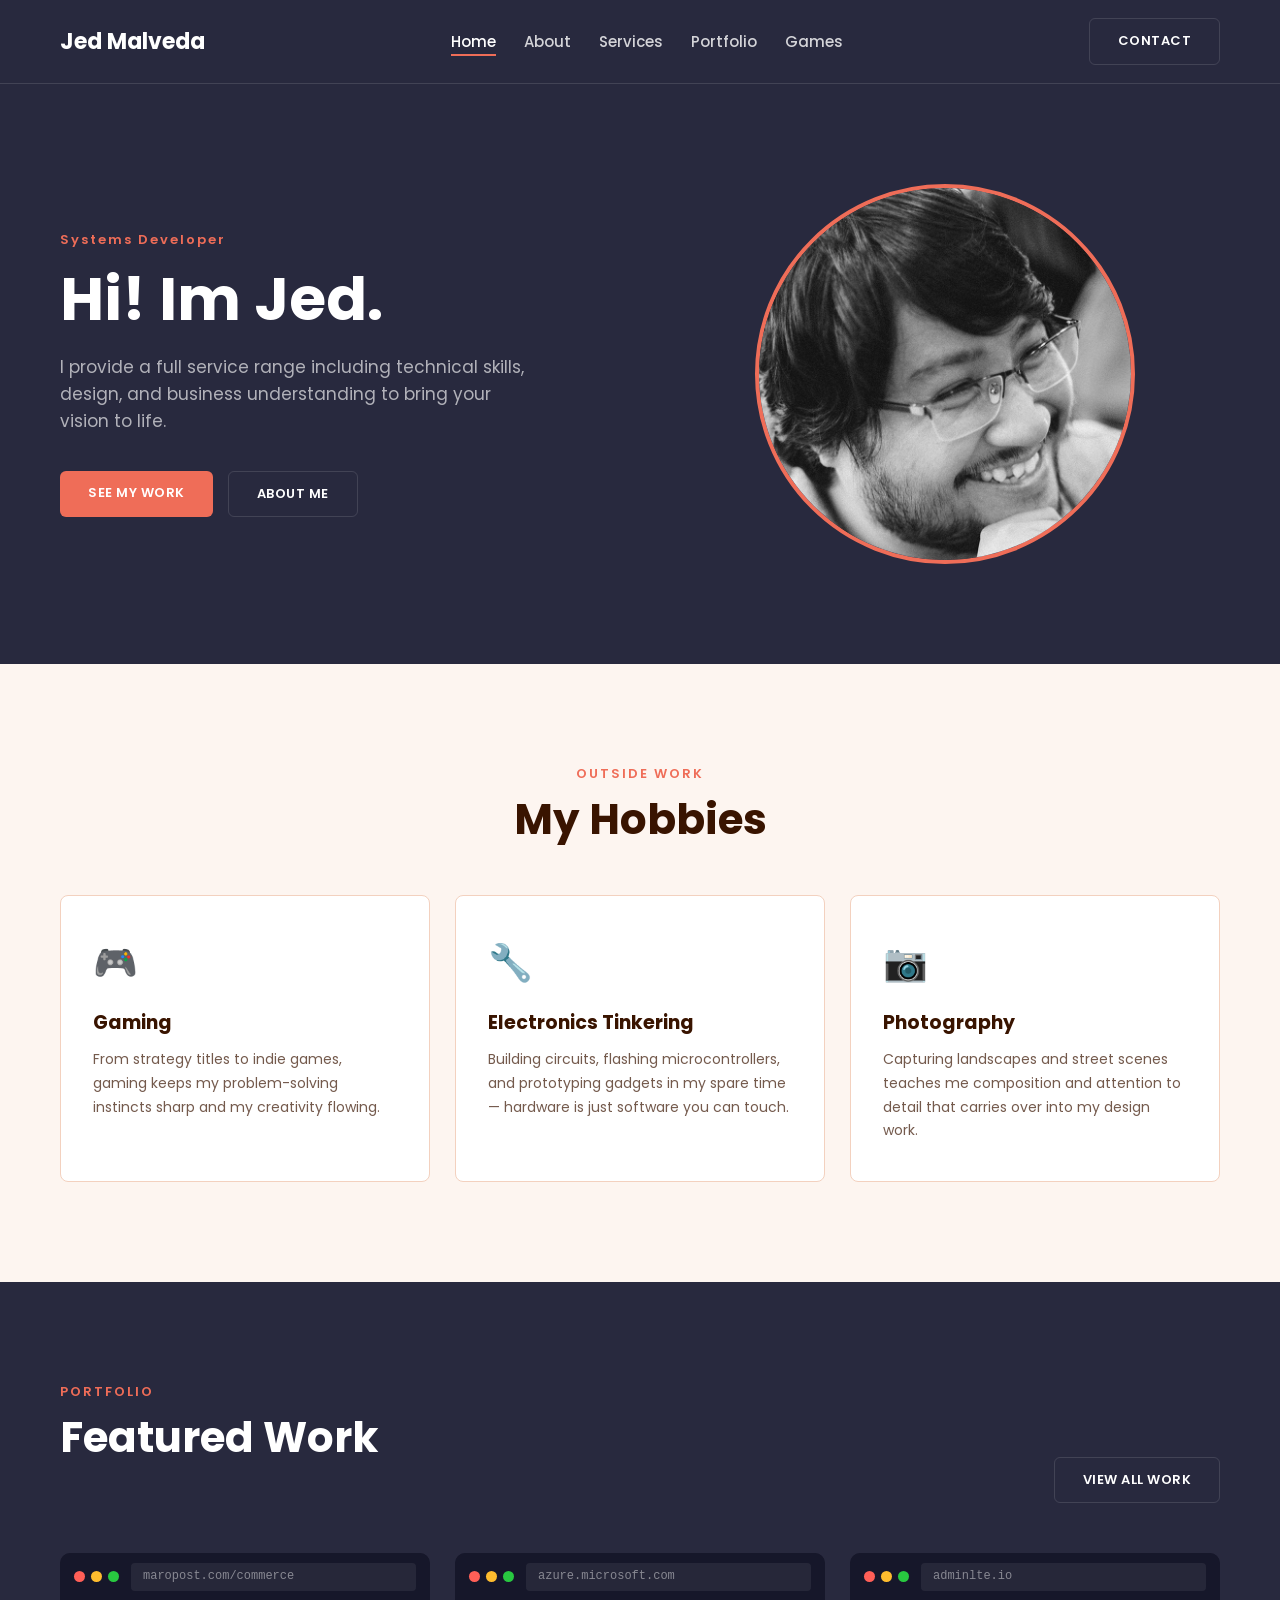
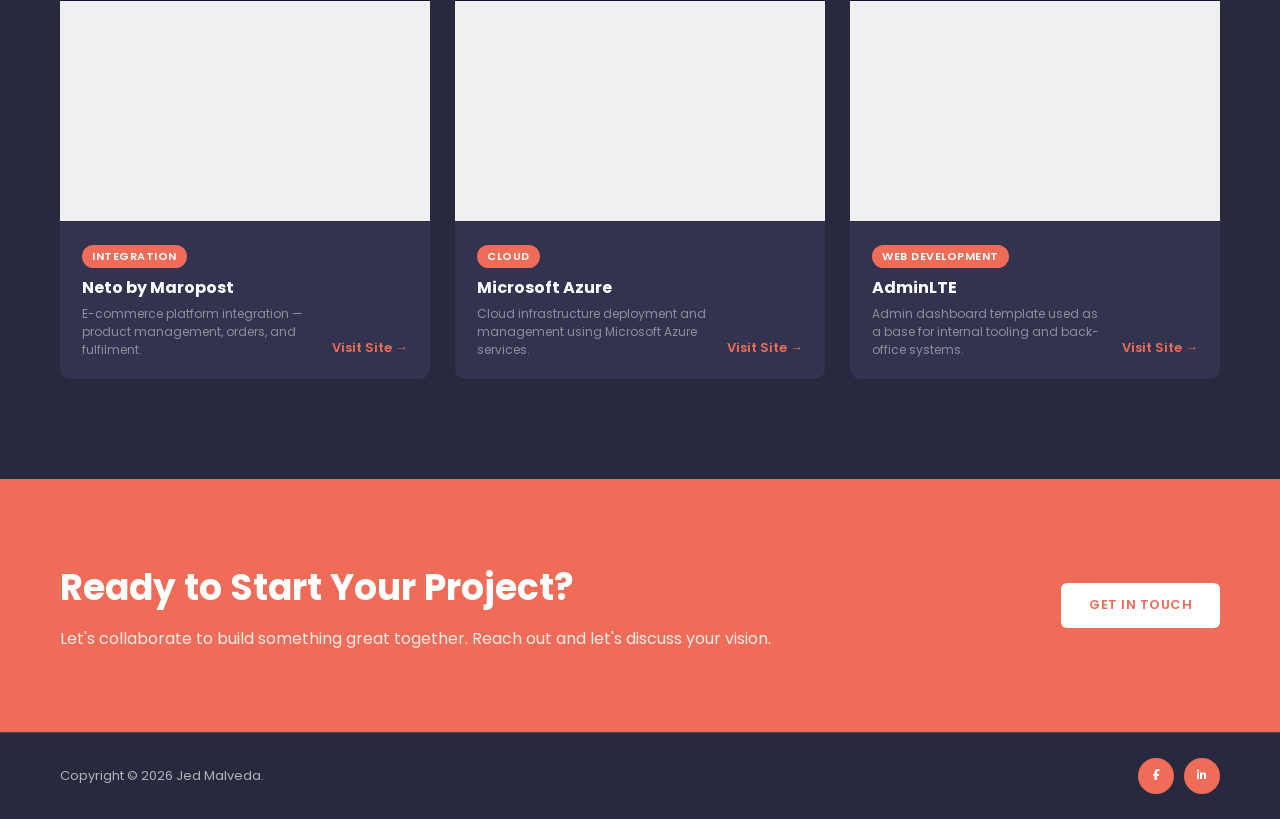
==== commit f54366a0: "Replaced copy right" ====
--- a/index.html
+++ b/index.html
@@ -183,7 +183,7 @@
 
     <footer class="main-footer">
         <div class="container footer-simple">
-            <p>Copyright &copy; 2024 Jed Malveda. All Rights Reserved.</p>
+            <p>Copyright &copy; 2026 Jed Malveda.</p>
             <div class="footer-social">
                 <a href="https://www.facebook.com" target="_blank" rel="noopener" title="Facebook"><i class="fab fa-facebook-f"></i></a>
                 <a href="https://www.linkedin.com" target="_blank" rel="noopener" title="LinkedIn"><i class="fab fa-linkedin-in"></i></a>
